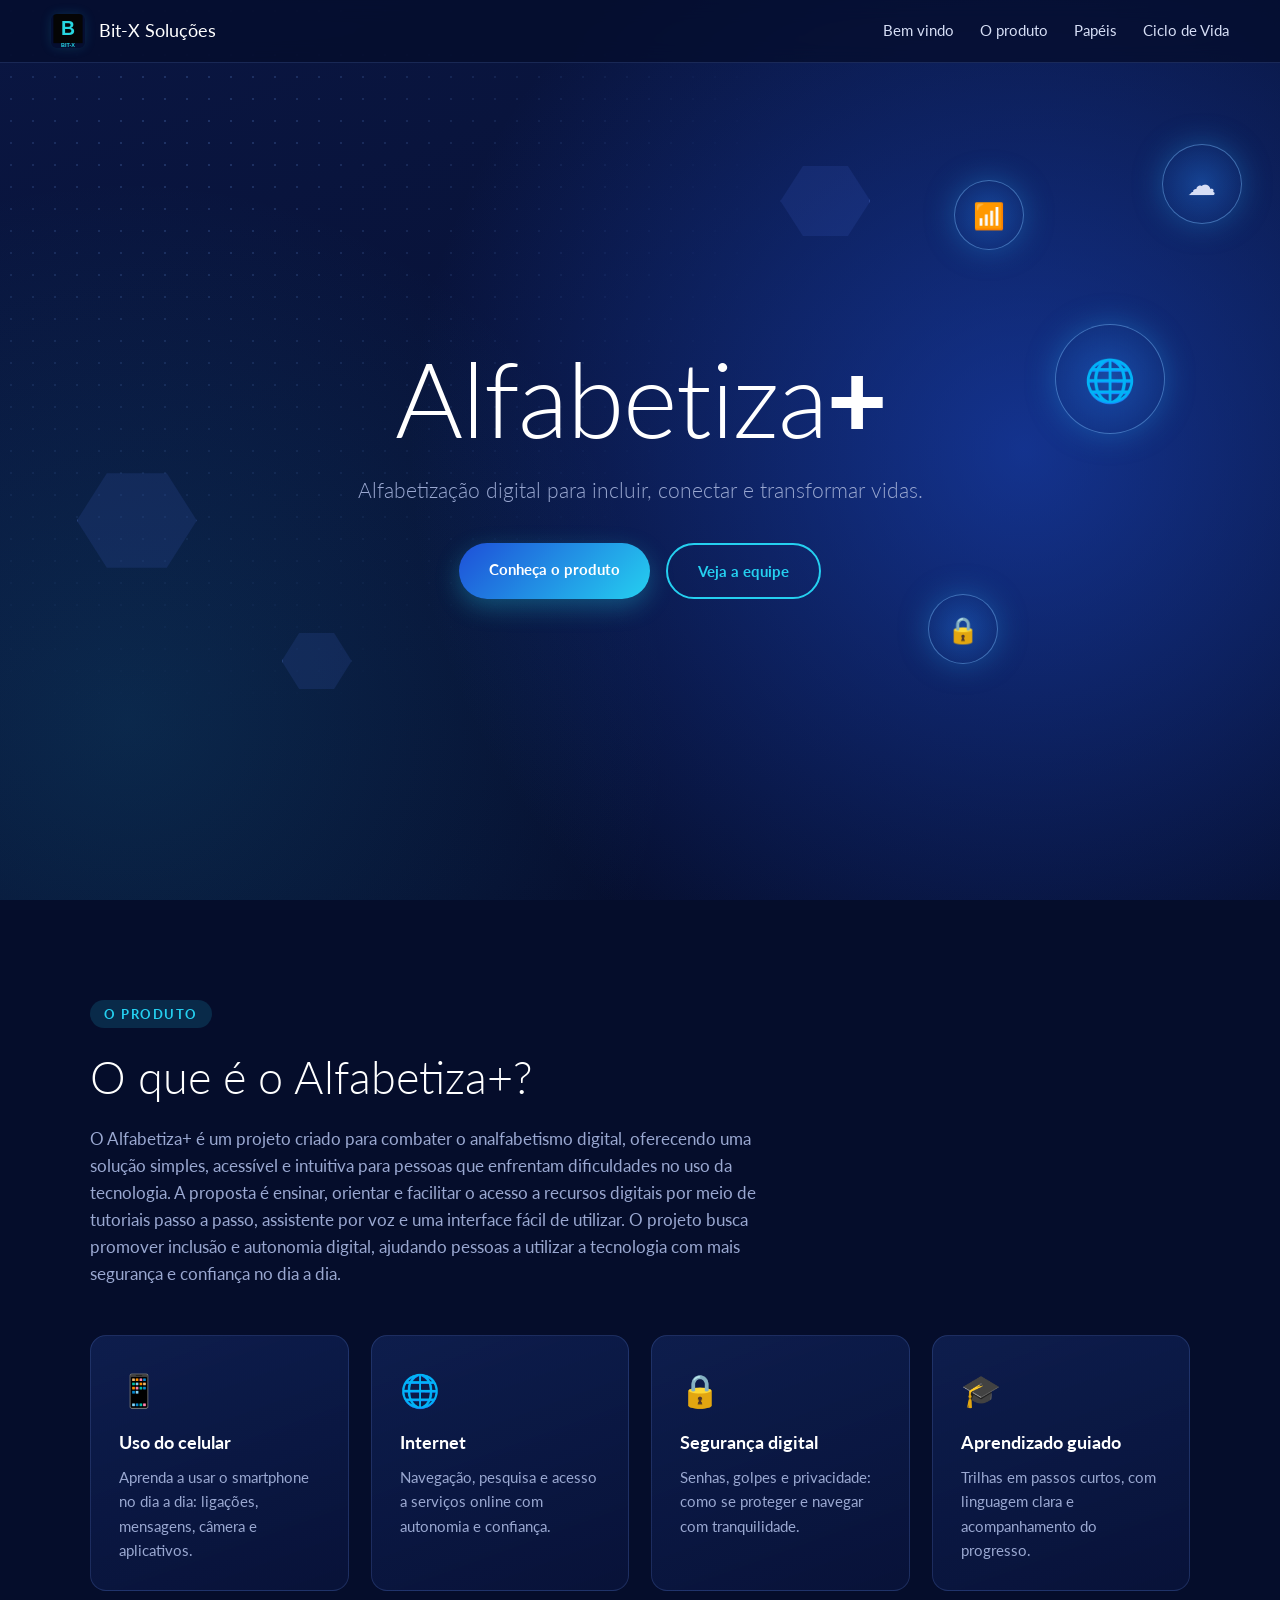
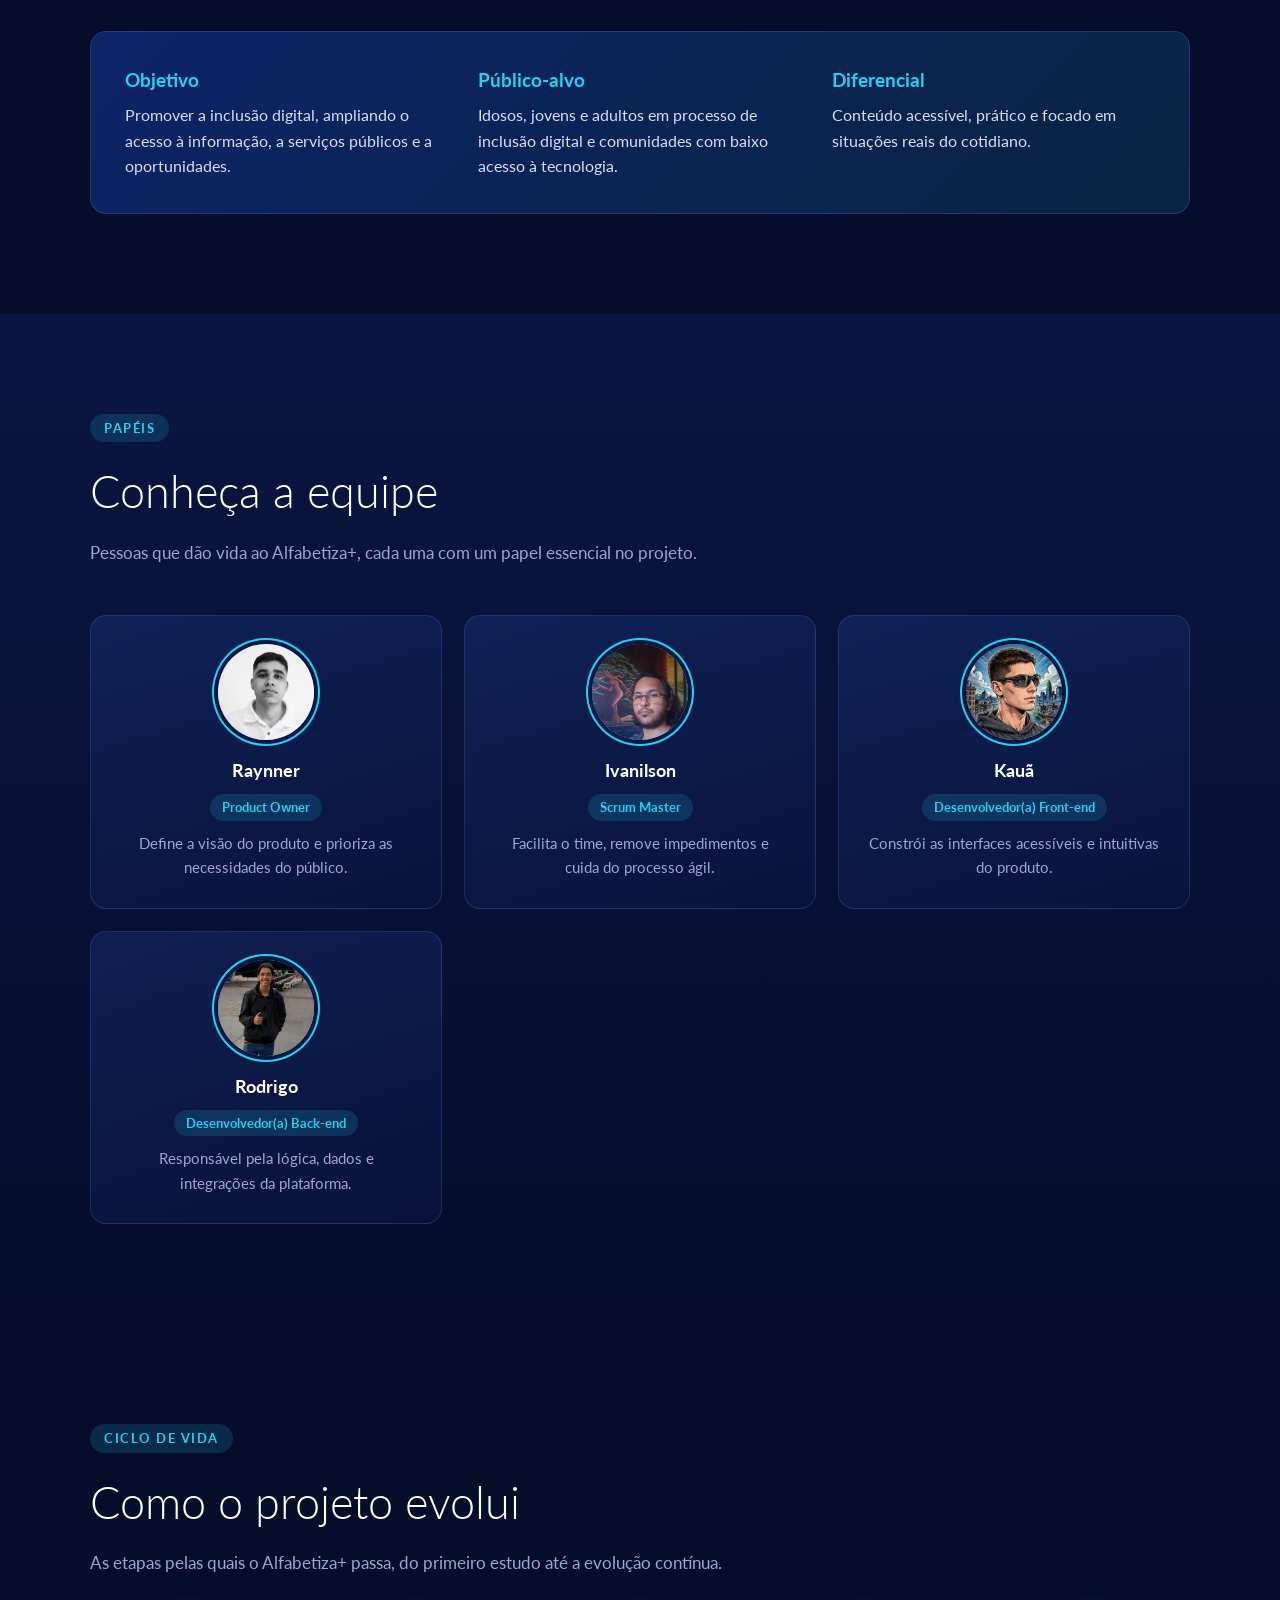
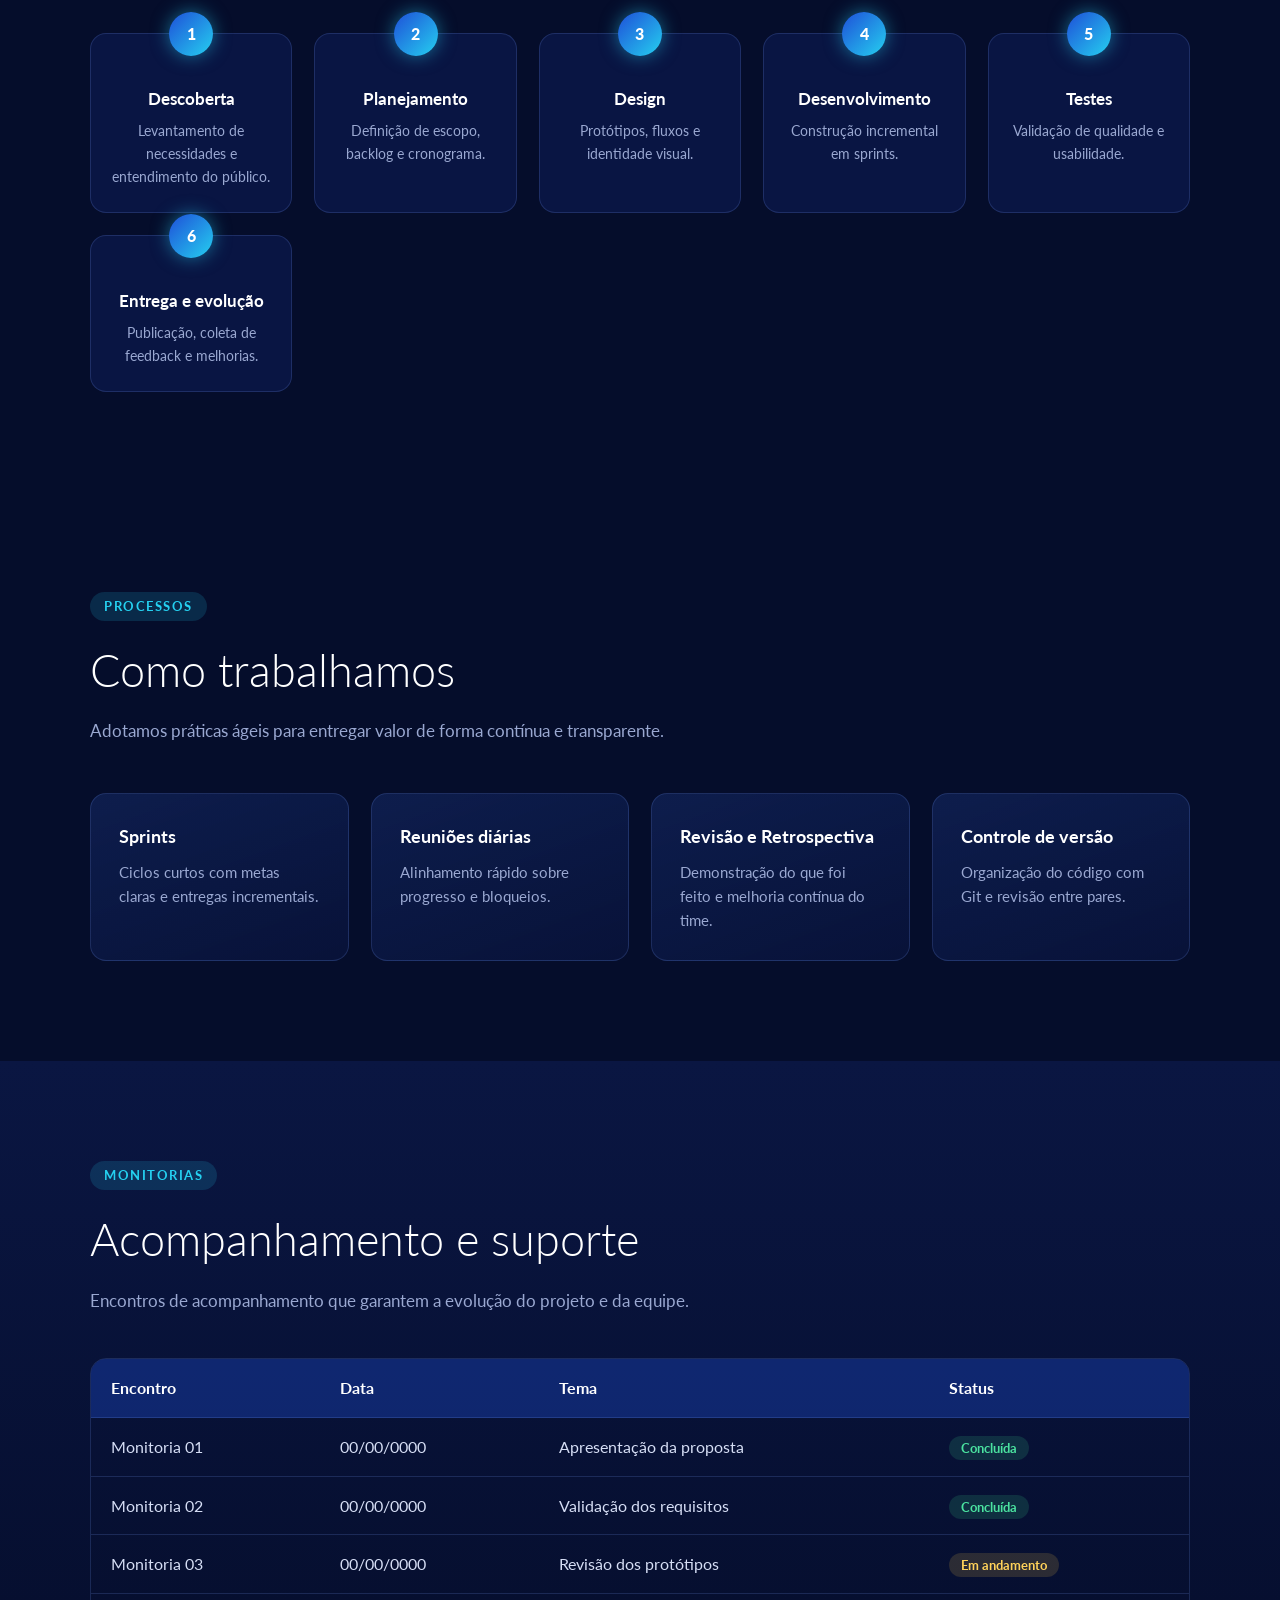
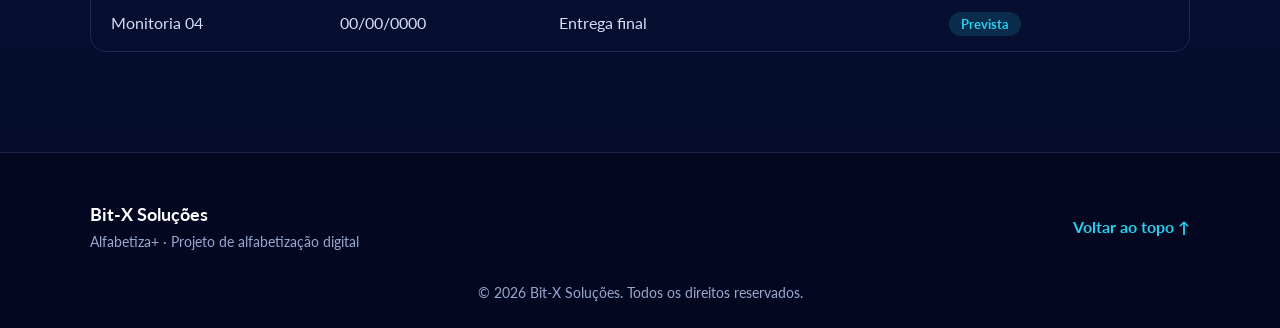
==== produto.html @ 20c76f6c "Fix HTML encoding issues in produto.html" ====
<!DOCTYPE html>
<html lang="pt-BR">

<head>
  <meta charset="UTF-8">
  <meta name="viewport" content="width=device-width, initial-scale=1.0">
  <title>Alfabetiza+ | Bit-X Soluções</title>
  <meta name="description"
    content="Alfabetiza+ – projeto de alfabetização digital desenvolvido pela equipe Bit-X Soluções.">
  <link rel="preconnect" href="https://fonts.googleapis.com">
  <link rel="preconnect" href="https://fonts.gstatic.com" crossorigin>
  <link href="https://fonts.googleapis.com/css2?family=Lato:wght@300;400;700;900&display=swap" rel="stylesheet">
  <link rel="stylesheet" href="estilo.css">
</head>

<body>

  <!-- ============ CABEÇALHO ============ -->
  <header class="topo" id="topo">
    <a href="#inicio" class="marca">
      <svg class="logo" viewBox="0 0 48 56" role="img" aria-label="Logo Bit-X">
        <rect width="48" height="48" fill="#050505"/>
        <text x="24" y="35" text-anchor="middle" font-family="Arial, sans-serif" font-weight="700" font-size="32" fill="#27d6e0">B</text>
        <text x="24" y="54" text-anchor="middle" font-family="Arial, sans-serif" font-weight="700" font-size="9" fill="#27d6e0">BIT-X</text>
      </svg>
      <span class="marca-nome">Bit-X Soluções</span>
      
      <!--<span class="logo">B<sup>+</sup></span>
      <span class="marca-nome">Bit-X Soluções</span>-->
    </a>

    <input type="checkbox" id="menu-toggle" class="menu-toggle" aria-label="Abrir menu">
    <label for="menu-toggle" class="menu-botao" aria-hidden="true"><span></span><span></span><span></span></label>

    <nav class="menu">
      <a href="index.html">Bem vindo</a>
    <!--  <a href="#inicio">Início</a> -->
      <a href="#produto">O produto</a>
      <a href="#papeis">Papéis</a>
      <a href="#ciclo">Ciclo de Vida</a>
    </nav>
  </header>

  <main>

    <!-- ============ HERO ============ -->
    <section class="hero" >
      <div class="hex hex1"></div>
      <div class="hex hex2"></div>
      <div class="hex hex3"></div>

      <div class="hero-conteudo">
        <h1>Alfabetiza<span class="mais" id="inicio">+</span></h1>
        <p class="hero-sub">Alfabetização digital para incluir, conectar e transformar vidas.</p>
        <div class="hero-botoes">
          <a href="#produto" class="btn btn-primario">Conheça o produto</a>
          <a href="#papeis" class="btn btn-secundario">Veja a equipe</a>
        </div>
      </div>

      <div class="hero-icones" aria-hidden="true">
        <div class="orb orb-wifi">📶</div>
        <div class="orb orb-globo">🌐</div>
        <div class="orb orb-nuvem">☁️</div>
        <div class="orb orb-cadeado">🔒</div>
      </div>
    </section>
 <!-- ============ inicio ============ -->
    <!--
    <section class="secao" id="inicio">
      <div class="container">
        <span class="etiqueta">Início</span>
        <h2>O Nome, o significado, o propósito.</h2>
        <p class="intro">
          A logomarca da Bit-X Soluções representa a união entre tecnologia, inovação e eficiência. A letra "B" remete ao conceito de bit, base da computação, enquanto o "X" faz referência ao sistema hexadecimal, simbolizando precisão na resolução de problemas. As cores azul e verde transmitem inovação, crescimento e confiança, e a tipografia moderna reforça o profissionalismo da empresa. Juntos, esses elementos refletem o compromisso da Bit-X em desenvolver soluções tecnológicas inteligentes e confiáveis para seus clientes. 
        </p>
        </section>  -->


    <!-- ============ O PRODUTO ============ -->
    <section class="secao" id="produto">
      <div class="container">
        <span class="etiqueta">O produto</span>
        <h2>O que é o Alfabetiza+?</h2>
        <p class="intro">
          O Alfabetiza+ é um projeto criado para combater o analfabetismo digital, oferecendo uma solução simples,
          acessível e intuitiva para pessoas que enfrentam dificuldades no uso da tecnologia. A proposta é ensinar,
          orientar e facilitar o acesso a recursos digitais por meio de tutoriais passo a passo, assistente por voz e
          uma interface fácil de utilizar.

          O projeto busca promover inclusão e autonomia digital, ajudando pessoas a utilizar a tecnologia com mais
          segurança e confiança no dia a dia.
        </p>

        <div class="grade grade-4">
          <article class="cartao">
            <div class="cartao-icone">📱</div>
            <h3>Uso do celular</h3>
            <p>Aprenda a usar o smartphone no dia a dia: ligações, mensagens, câmera e aplicativos.</p>
          </article>
          <article class="cartao">
            <div class="cartao-icone">🌐</div>
            <h3>Internet</h3>
            <p>Navegação, pesquisa e acesso a serviços online com autonomia e confiança.</p>
          </article>
          <article class="cartao">
            <div class="cartao-icone">🔒</div>
            <h3>Segurança digital</h3>
            <p>Senhas, golpes e privacidade: como se proteger e navegar com tranquilidade.</p>
          </article>
          <article class="cartao">
            <div class="cartao-icone">🎓</div>
            <h3>Aprendizado guiado</h3>
            <p>Trilhas em passos curtos, com linguagem clara e acompanhamento do progresso.</p>
          </article>
        </div>

        <div class="destaque">
          <div>
            <h3>Objetivo</h3>
            <p>Promover a inclusão digital, ampliando o acesso à informação, a serviços públicos e a oportunidades.</p>
          </div>
          <div>
            <h3>Público-alvo</h3>
            <p>Idosos, jovens e adultos em processo de inclusão digital e comunidades com baixo acesso à tecnologia.</p>
          </div>
          <div>
            <h3>Diferencial</h3>
            <p>Conteúdo acessível, prático e focado em situações reais do cotidiano.</p>
          </div>
        </div>
      </div>
    </section>

    <!-- ============ PAPÉIS / EQUIPE ============ -->
    <section class="secao secao-alt" id="papeis">
      <div class="container">
        <span class="etiqueta">Papéis</span>
        <h2>Conheça a equipe</h2>
        <p class="intro">Pessoas que dão vida ao Alfabetiza+, cada uma com um papel essencial no projeto.</p>

        <div class="grade grade-3">
          <!-- Substitua as iniciais por <img src="foto.jpg" alt="Nome"> se quiser usar fotos -->
          <article class="membro">
            <div class="avatar"><img src="img/raynner.jpg" alt=""></div>
            <h3>Raynner</h3>
            <span class="papel">Product Owner</span>
            <p>Define a visão do produto e prioriza as necessidades do público.</p>
          </article>
          <article class="membro">
            <div class="avatar"><img src="img/ivan.jpg" alt=""></div>
            <h3>Ivanilson</h3>
            <span class="papel">Scrum Master</span>
            <p>Facilita o time, remove impedimentos e cuida do processo ágil.</p>
          </article>
          <article class="membro">
            <div class="avatar"><img src="img/kaua.png" alt=""></div>
            <h3>Kauã</h3>
            <span class="papel">Desenvolvedor(a) Front-end</span>
            <p>Constrói as interfaces acessíveis e intuitivas do produto.</p>
          </article>
          <article class="membro">
            <div class="avatar"><img src="img/rodrigo.jpg" alt=""></div>
            <h3>Rodrigo</h3>
            <span class="papel">Desenvolvedor(a) Back-end</span>
            <p>Responsável pela lógica, dados e integrações da plataforma.</p>
          </article>

        </div>
      </div>
    </section>

    <!-- ============ CICLO DE VIDA ============ -->
    <section class="secao" id="ciclo">
      <div class="container">
        <span class="etiqueta">Ciclo de Vida</span>
        <h2>Como o projeto evolui</h2>
        <p class="intro">As etapas pelas quais o Alfabetiza+ passa, do primeiro estudo até a evolução contínua.</p>

        <ol class="linha-tempo">
          <li>
            <span class="num">1</span>
            <h3>Descoberta</h3>
            <p>Levantamento de necessidades e entendimento do público.</p>
          </li>
          <li>
            <span class="num">2</span>
            <h3>Planejamento</h3>
            <p>Definição de escopo, backlog e cronograma.</p>
          </li>
          <li>
            <span class="num">3</span>
            <h3>Design</h3>
            <p>Protótipos, fluxos e identidade visual.</p>
          </li>
          <li>
            <span class="num">4</span>
            <h3>Desenvolvimento</h3>
            <p>Construção incremental em sprints.</p>
          </li>
          <li>
            <span class="num">5</span>
            <h3>Testes</h3>
            <p>Validação de qualidade e usabilidade.</p>
          </li>
          <li>
            <span class="num">6</span>
            <h3>Entrega e evolução</h3>
            <p>Publicação, coleta de feedback e melhorias.</p>
          </li>
        </ol>
      </div>
    </section>

    <!-- ============ ARTEFATOS ============
    <section class="secao secao-alt" id="artefatos">
      <div class="container">
        <span class="etiqueta">Artefatos</span>
        <h2>Entregas do projeto</h2>
        <p class="intro">Documentos e materiais produzidos ao longo do desenvolvimento.</p>

        <div class="grade grade-3">
          <a href="#" class="artefato">
            <span class="artefato-tipo">DOC</span>
            <h3>Documento de Visão</h3>
            <p>Propósito, escopo e objetivos do produto.</p>
          </a>
          <a href="#" class="artefato">
            <span class="artefato-tipo">BACKLOG</span>
            <h3>Product Backlog</h3>
            <p>Lista priorizada de funcionalidades e histórias de usuário.</p>
          </a>
          <a href="#" class="artefato">
            <span class="artefato-tipo">UX</span>
            <h3>Protótipos</h3>
            <p>Telas e fluxos de navegação do aplicativo.</p>
          </a>
          <a href="#" class="artefato">
            <span class="artefato-tipo">UML</span>
            <h3>Diagramas</h3>
            <p>Casos de uso, classes e arquitetura da solução.</p>
          </a>
          <a href="#" class="artefato">
            <span class="artefato-tipo">QA</span>
            <h3>Plano de Testes</h3>
            <p>Cenários, critérios de aceite e relatórios.</p>
          </a>
          <a href="#" class="artefato">
            <span class="artefato-tipo">CÓDIGO</span>
            <h3>Repositório</h3>
            <p>Código-fonte e documentação técnica.</p>
          </a>
        </div>
      </div>
    </section> -->

    <!-- ============ PROCESSOS ============ -->
    <section class="secao" id="processos">
      <div class="container">
        <span class="etiqueta">Processos</span>
        <h2>Como trabalhamos</h2>
        <p class="intro">Adotamos práticas ágeis para entregar valor de forma contínua e transparente.</p>

        <div class="grade grade-4">
          <article class="cartao">
            <h3>Sprints</h3>
            <p>Ciclos curtos com metas claras e entregas incrementais.</p>
          </article>
          <article class="cartao">
            <h3>Reuniões diárias</h3>
            <p>Alinhamento rápido sobre progresso e bloqueios.</p>
          </article>
          <article class="cartao">
            <h3>Revisão e Retrospectiva</h3>
            <p>Demonstração do que foi feito e melhoria contínua do time.</p>
          </article>
          <article class="cartao">
            <h3>Controle de versão</h3>
            <p>Organização do código com Git e revisão entre pares.</p>
          </article>
        </div>
      </div>
    </section>

    <!-- ============ MONITORIAS ============ -->
    <section class="secao secao-alt" id="monitorias">
      <div class="container">
        <span class="etiqueta">Monitorias</span>
        <h2>Acompanhamento e suporte</h2>
        <p class="intro">Encontros de acompanhamento que garantem a evolução do projeto e da equipe.</p>

        <div class="tabela-wrap">
          <table class="tabela">
            <thead>
              <tr>
                <th>Encontro</th>
                <th>Data</th>
                <th>Tema</th>
                <th>Status</th>
              </tr>
            </thead>
            <tbody>
              <tr>
                <td>Monitoria 01</td>
                <td>00/00/0000</td>
                <td>Apresentação da proposta</td>
                <td><span class="status ok">Concluída</span></td>
              </tr>
              <tr>
                <td>Monitoria 02</td>
                <td>00/00/0000</td>
                <td>Validação dos requisitos</td>
                <td><span class="status ok">Concluída</span></td>
              </tr>
              <tr>
                <td>Monitoria 03</td>
                <td>00/00/0000</td>
                <td>Revisão dos protótipos</td>
                <td><span class="status andamento">Em andamento</span></td>
              </tr>
              <tr>
                <td>Monitoria 04</td>
                <td>00/00/0000</td>
                <td>Entrega final</td>
                <td><span class="status previsto">Prevista</span></td>
              </tr>
            </tbody>
          </table>
        </div>
      </div>
    </section>

  </main>

  <!-- ============ RODAPÉ ============ -->
  <footer class="rodape">
    <div class="container rodape-conteudo">
      <div>
        <strong>Bit-X Soluções</strong>
        <p>Alfabetiza+ · Projeto de alfabetização digital</p>
      </div>
      <a href="#topo" class="voltar">Voltar ao topo ↑</a>
    </div>
    <p class="copy">© 2026 Bit-X Soluções. Todos os direitos reservados.</p>
  </footer>

</body>

</html>
---- estilo.css ----
/* ============ VARIÁVEIS ============ */
:root {
  --azul-900: #050d2b;
  --azul-800: #0a1642;
  --azul-700: #0f1f5c;
  --azul-600: #16307f;
  --azul-500: #1e4fd8;
  --ciano: #25d0f0;
  --ciano-suave: rgba(37, 208, 240, 0.15);
  --branco: #ffffff;
  --texto: #d6def5;
  --texto-suave: #9aa8d1;
  --borda: rgba(120, 160, 255, 0.18);
  --raio: 16px;
}

/* ============ RESET ============ */
* { margin: 0; padding: 0; box-sizing: border-box; }
html { scroll-behavior: smooth; scroll-padding-top: 80px; }
body {
  font-family: 'Lato', system-ui, sans-serif;
  background: var(--azul-900);
  color: var(--texto);
  line-height: 1.6;
}
a { color: inherit; text-decoration: none; }
ol { list-style: none; }

.container { width: min(1100px, 92%); margin-inline: auto; }

/* ============ CABEÇALHO ============ */
.topo {
  position: fixed; inset: 0 0 auto 0; z-index: 100;
  display: flex; align-items: center; justify-content: space-between;
  padding: 14px 4%;
  background: rgba(5, 13, 43, 0.75);
  backdrop-filter: blur(10px);
  border-bottom: 1px solid var(--borda);
}
.marca { display: flex; align-items: center; gap: 14px; }
.logo {
  width: 34px; height: 34px; border-radius: 6px;
  display: grid; place-items: center;
  font-weight: 900; font-size: 1.2rem; color: var(--ciano);
 /* border: 2px solid var(--ciano); */
  box-shadow: 0 0 12px var(--ciano-suave);
}
.logo sup { font-size: .6rem; margin-left: 1px; }
.marca-nome { font-size: 1.1rem; font-weight: 400; color: var(--branco); }

.menu { display: flex; gap: 26px; }
.menu a {
  font-size: .95rem; color: var(--texto);
  padding: 4px 0; border-bottom: 2px solid transparent;
  transition: color .2s, border-color .2s;
}
.menu a:hover { color: var(--branco); border-color: var(--ciano); }

.menu-toggle, .menu-botao { display: none; }

/* ============ HERO ============ */
.hero {
  position: relative; overflow: hidden;
  min-height: 100vh;
  display: flex; align-items: center; justify-content: center;
  text-align: center;
  padding: 120px 5% 80px;
  background:
    radial-gradient(circle at 80% 50%, rgba(30, 79, 216, 0.55), transparent 55%),
    radial-gradient(circle at 10% 80%, rgba(37, 208, 240, 0.12), transparent 40%),
    linear-gradient(160deg, var(--azul-800), var(--azul-900));
}
.hero::before { /* pontilhado tecnológico */
  content: ""; position: absolute; inset: 0;
  background-image: radial-gradient(rgba(120, 170, 255, .35) 1px, transparent 1px);
  background-size: 22px 22px;
  mask-image: radial-gradient(circle at 15% 15%, #000, transparent 45%);
  -webkit-mask-image: radial-gradient(circle at 15% 15%, #000, transparent 45%);
  opacity: .6;
}
.hero-conteudo { position: relative; z-index: 2; max-width: 800px; }
.hero h1 {
  font-size: clamp(3rem, 9vw, 6.5rem);
  font-weight: 300; color: var(--branco);
  letter-spacing: -1px; line-height: 1.1;
}
.hero h1 .mais { font-weight: 900; color: var(--branco); }
.hero-sub {
  margin-top: 18px; font-size: clamp(1rem, 2vw, 1.3rem);
  color: var(--texto-suave); font-weight: 300;
}
.hero-botoes { margin-top: 36px; display: flex; gap: 16px; justify-content: center; flex-wrap: wrap; }

.btn {
  padding: 14px 30px; border-radius: 999px; font-weight: 700; font-size: .95rem;
  transition: transform .2s, box-shadow .2s, background .2s;
}
.btn:hover { transform: translateY(-3px); }
.btn-primario {
  background: linear-gradient(135deg, var(--azul-500), var(--ciano));
  color: var(--branco); box-shadow: 0 8px 24px rgba(37, 208, 240, .3);
}
.btn-secundario { border: 2px solid var(--ciano); color: var(--ciano); }
.btn-secundario:hover { background: var(--ciano-suave); }

/* hexágonos decorativos */
.hex {
  position: absolute; z-index: 1;
  clip-path: polygon(25% 5%, 75% 5%, 100% 50%, 75% 95%, 25% 95%, 0 50%);
  background: rgba(70, 110, 220, .14);
  border: 1px solid var(--borda);
}
.hex1 { width: 120px; height: 105px; left: 6%; top: 52%; }
.hex2 { width: 70px; height: 62px; left: 22%; top: 70%; }
.hex3 { width: 90px; height: 78px; right: 32%; top: 18%; }

/* ícones circulares */
.hero-icones { position: absolute; inset: 0; z-index: 1; pointer-events: none; }
.orb {
  position: absolute; display: grid; place-items: center; border-radius: 50%;
  border: 1px solid rgba(120, 190, 255, .45);
  background: radial-gradient(circle, rgba(37, 130, 240, .35), rgba(10, 30, 90, .2));
  box-shadow: 0 0 30px rgba(37, 160, 240, .35);
  animation: flutuar 6s ease-in-out infinite;
}
.orb-wifi    { width: 70px;  height: 70px;  right: 20%; top: 20%; font-size: 1.6rem; }
.orb-globo   { width: 110px; height: 110px; right: 9%;  top: 36%; font-size: 2.6rem; animation-delay: -2s; }
.orb-nuvem   { width: 80px;  height: 80px;  right: 3%;  top: 16%; font-size: 1.8rem; animation-delay: -4s; }
.orb-cadeado { width: 70px;  height: 70px;  right: 22%; top: 66%; font-size: 1.6rem; animation-delay: -1s; }
@keyframes flutuar { 0%,100% { transform: translateY(0); } 50% { transform: translateY(-14px); } }

/* ============ SEÇÕES ============ */
.secao { padding: 100px 0; }
.secao-alt { background: linear-gradient(180deg, var(--azul-800), var(--azul-900)); }
.etiqueta {
  display: inline-block; padding: 4px 14px; border-radius: 999px;
  background: var(--ciano-suave); color: var(--ciano);
  font-size: .8rem; font-weight: 700; letter-spacing: 1.5px; text-transform: uppercase;
}
.secao h2 {
  margin-top: 14px; font-size: clamp(1.9rem, 4vw, 2.8rem);
  font-weight: 300; color: var(--branco);
}
.intro { margin-top: 12px; max-width: 700px; color: var(--texto-suave); font-size: 1.05rem; }

.grade { margin-top: 48px; display: grid; gap: 22px; }
.grade-3 { grid-template-columns: repeat(auto-fit, minmax(260px, 1fr)); }
.grade-4 { grid-template-columns: repeat(auto-fit, minmax(220px, 1fr)); }

/* cartões */
.cartao, .membro, .artefato {
  background: linear-gradient(160deg, rgba(30, 60, 140, .35), rgba(10, 22, 66, .6));
  border: 1px solid var(--borda); border-radius: var(--raio);
  padding: 28px; transition: transform .25s, border-color .25s, box-shadow .25s;
}
.cartao:hover, .membro:hover, .artefato:hover {
  transform: translateY(-6px); border-color: var(--ciano);
  box-shadow: 0 14px 36px rgba(0, 0, 0, .35);
}
.cartao-icone { font-size: 2rem; margin-bottom: 12px; }
.cartao h3, .membro h3, .artefato h3 { color: var(--branco); font-size: 1.15rem; margin-bottom: 8px; }
.cartao p, .membro p, .artefato p { color: var(--texto-suave); font-size: .95rem; }

/* destaque */
.destaque {
  margin-top: 40px; padding: 34px; border-radius: var(--raio);
  display: grid; gap: 30px; grid-template-columns: repeat(auto-fit, minmax(240px, 1fr));
  background: linear-gradient(135deg, rgba(30, 79, 216, .35), rgba(37, 208, 240, .12));
  border: 1px solid var(--borda);
}
.destaque h3 { color: var(--ciano); margin-bottom: 6px; }

/* equipe */
.membro { text-align: center; }
.avatar {
  width: 96px; height: 96px; margin: 0 auto 16px; border-radius: 50%;
  display: grid; place-items: center; overflow: hidden;
  font-size: 1.8rem; font-weight: 900; color: var(--branco);
  background: linear-gradient(135deg, var(--azul-500), var(--ciano));
  box-shadow: 0 0 0 4px var(--azul-800), 0 0 0 6px var(--ciano);
}
.avatar img { width: 100%; height: 100%; object-fit: cover; }
.papel {
  display: inline-block; margin-bottom: 10px; padding: 3px 12px; border-radius: 999px;
  background: var(--ciano-suave); color: var(--ciano); font-size: .8rem; font-weight: 700;
}

/* linha do tempo */
.linha-tempo {
  margin-top: 56px; display: grid; gap: 22px;
  grid-template-columns: repeat(auto-fit, minmax(170px, 1fr));
  counter-reset: etapa;
}
.linha-tempo li {
  position: relative; padding: 52px 20px 24px; text-align: center;
  background: rgba(15, 31, 92, .5); border: 1px solid var(--borda); border-radius: var(--raio);
}
.linha-tempo .num {
  position: absolute; top: -22px; left: 50%; transform: translateX(-50%);
  width: 44px; height: 44px; border-radius: 50%; display: grid; place-items: center;
  font-weight: 900; color: var(--branco);
  background: linear-gradient(135deg, var(--azul-500), var(--ciano));
  box-shadow: 0 0 18px rgba(37, 208, 240, .5);
}
.linha-tempo h3 { color: var(--branco); font-size: 1.05rem; margin-bottom: 6px; }
.linha-tempo p { font-size: .9rem; color: var(--texto-suave); }

/* artefatos */
.artefato { display: block; }
.artefato-tipo {
  display: inline-block; margin-bottom: 14px; padding: 4px 12px; border-radius: 6px;
  font-size: .75rem; font-weight: 900; letter-spacing: 1px;
  background: var(--azul-500); color: var(--branco);
}

/* tabela */
.tabela-wrap { margin-top: 44px; overflow-x: auto; border: 1px solid var(--borda); border-radius: var(--raio); }
.tabela { width: 100%; border-collapse: collapse; min-width: 560px; }
.tabela th, .tabela td { padding: 16px 20px; text-align: left; }
.tabela thead { background: rgba(30, 79, 216, .35); color: var(--branco); }
.tabela tbody tr { border-top: 1px solid var(--borda); transition: background .2s; }
.tabela tbody tr:hover { background: rgba(37, 208, 240, .06); }
.status { padding: 4px 12px; border-radius: 999px; font-size: .8rem; font-weight: 700; }
.status.ok { background: rgba(60, 220, 140, .15); color: #4be3a0; }
.status.andamento { background: rgba(255, 200, 70, .15); color: #ffd25a; }
.status.previsto { background: var(--ciano-suave); color: var(--ciano); }

/* ============ RODAPÉ ============ */
.rodape { padding: 48px 0 24px; background: #030820; border-top: 1px solid var(--borda); }
.rodape-conteudo { display: flex; justify-content: space-between; align-items: center; gap: 20px; flex-wrap: wrap; }
.rodape strong { color: var(--branco); font-size: 1.1rem; }
.rodape p { color: var(--texto-suave); font-size: .9rem; }
.voltar { color: var(--ciano); font-weight: 700; }
.voltar:hover { text-decoration: underline; }
.copy { margin-top: 28px; text-align: center; font-size: .8rem; }

/* ============ RESPONSIVO ============ */
@media (max-width: 960px) {
  .orb-wifi, .orb-nuvem, .hex3 { display: none; }
  .orb-globo { right: 4%; top: auto; bottom: 8%; width: 80px; height: 80px; font-size: 2rem; }
  .orb-cadeado { right: auto; left: 6%; top: auto; bottom: 10%; }
}

@media (max-width: 860px) {
  .menu-botao {
    display: flex; flex-direction: column; gap: 5px; cursor: pointer; padding: 6px;
  }
  .menu-botao span { width: 26px; height: 3px; background: var(--branco); border-radius: 2px; transition: .3s; }
  .menu {
    position: absolute; top: 100%; left: 0; right: 0;
    flex-direction: column; gap: 0;
    background: rgba(5, 13, 43, .97);
    max-height: 0; overflow: hidden; transition: max-height .35s;
  }
  .menu a { padding: 16px 6%; border-bottom: 1px solid var(--borda); }
  .menu-toggle:checked ~ .menu { max-height: 460px; }
  .menu-toggle:checked ~ .menu-botao span:nth-child(1) { transform: translateY(8px) rotate(45deg); }
  .menu-toggle:checked ~ .menu-botao span:nth-child(2) { opacity: 0; }
  .menu-toggle:checked ~ .menu-botao span:nth-child(3) { transform: translateY(-8px) rotate(-45deg); }
  .secao { padding: 70px 0; }
}

@media (prefers-reduced-motion: reduce) {
  * { animation: none !important; transition: none !important; scroll-behavior: auto !important; }
}
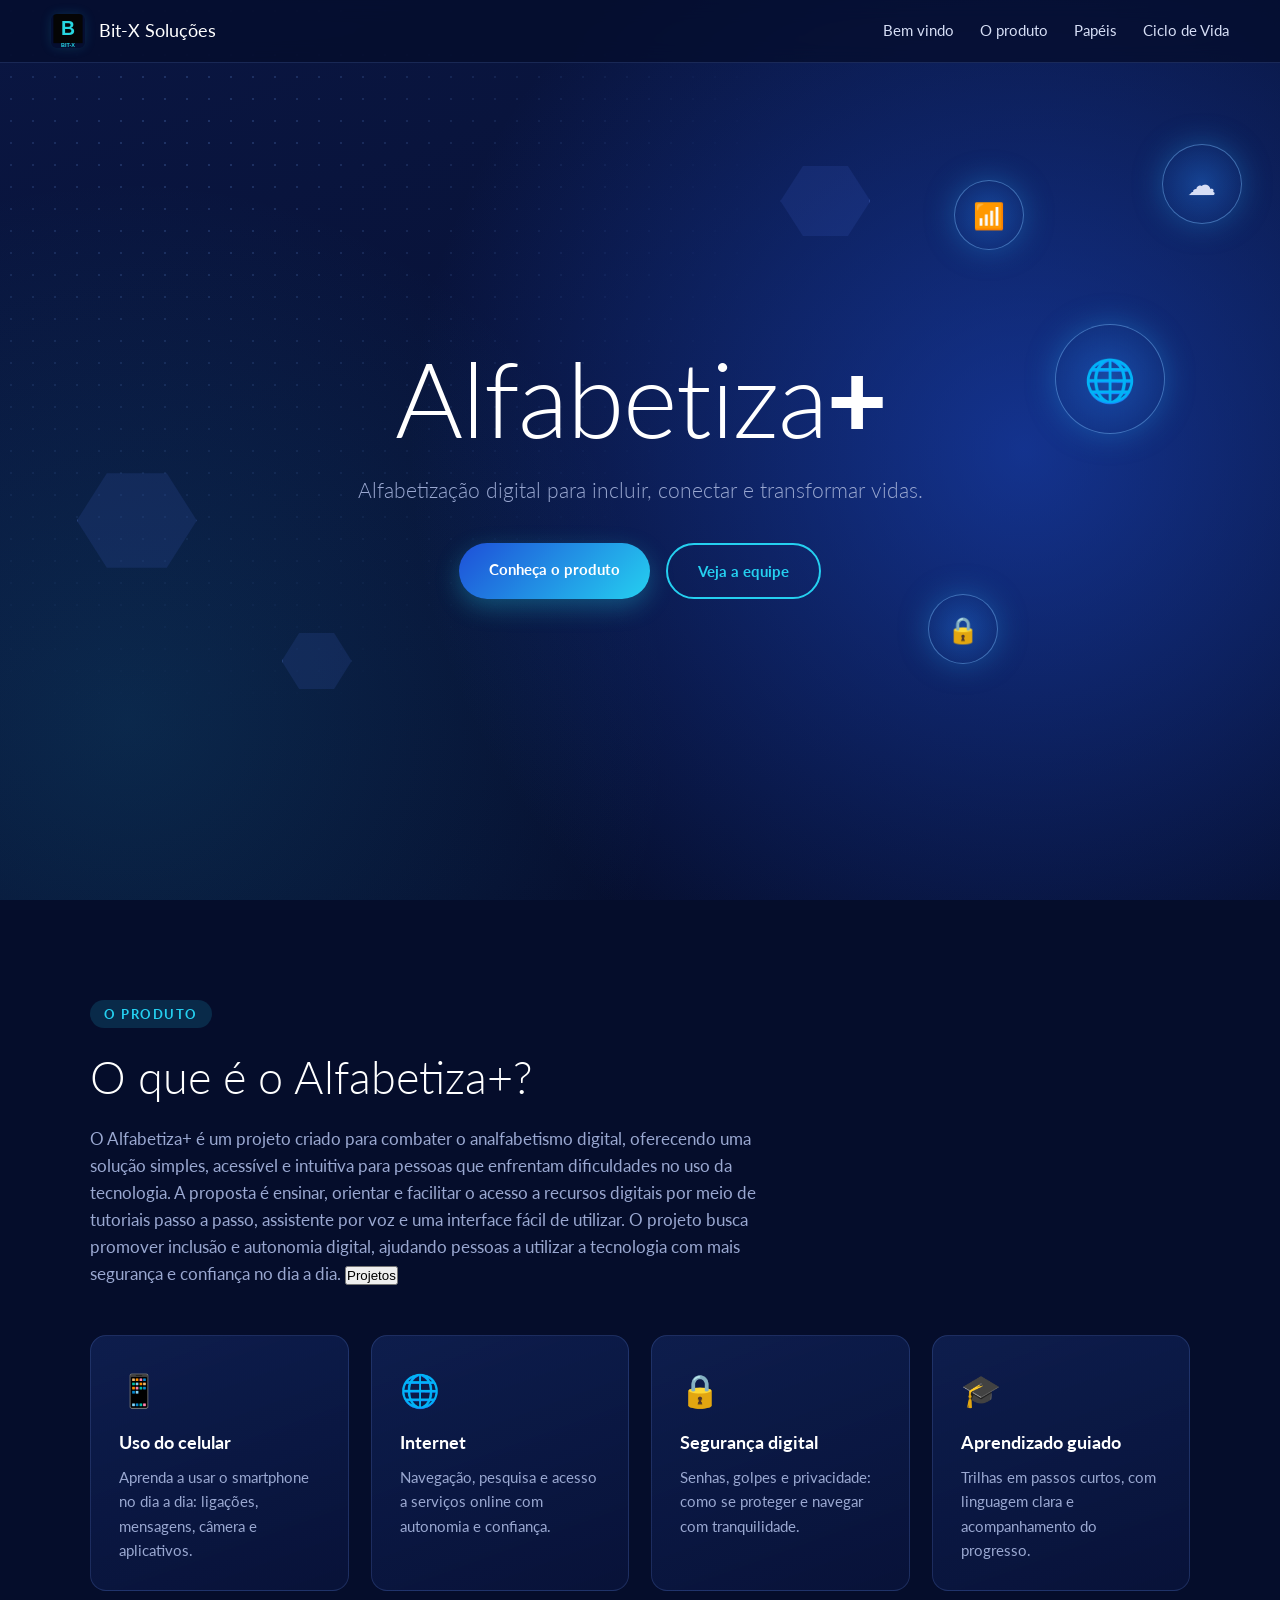
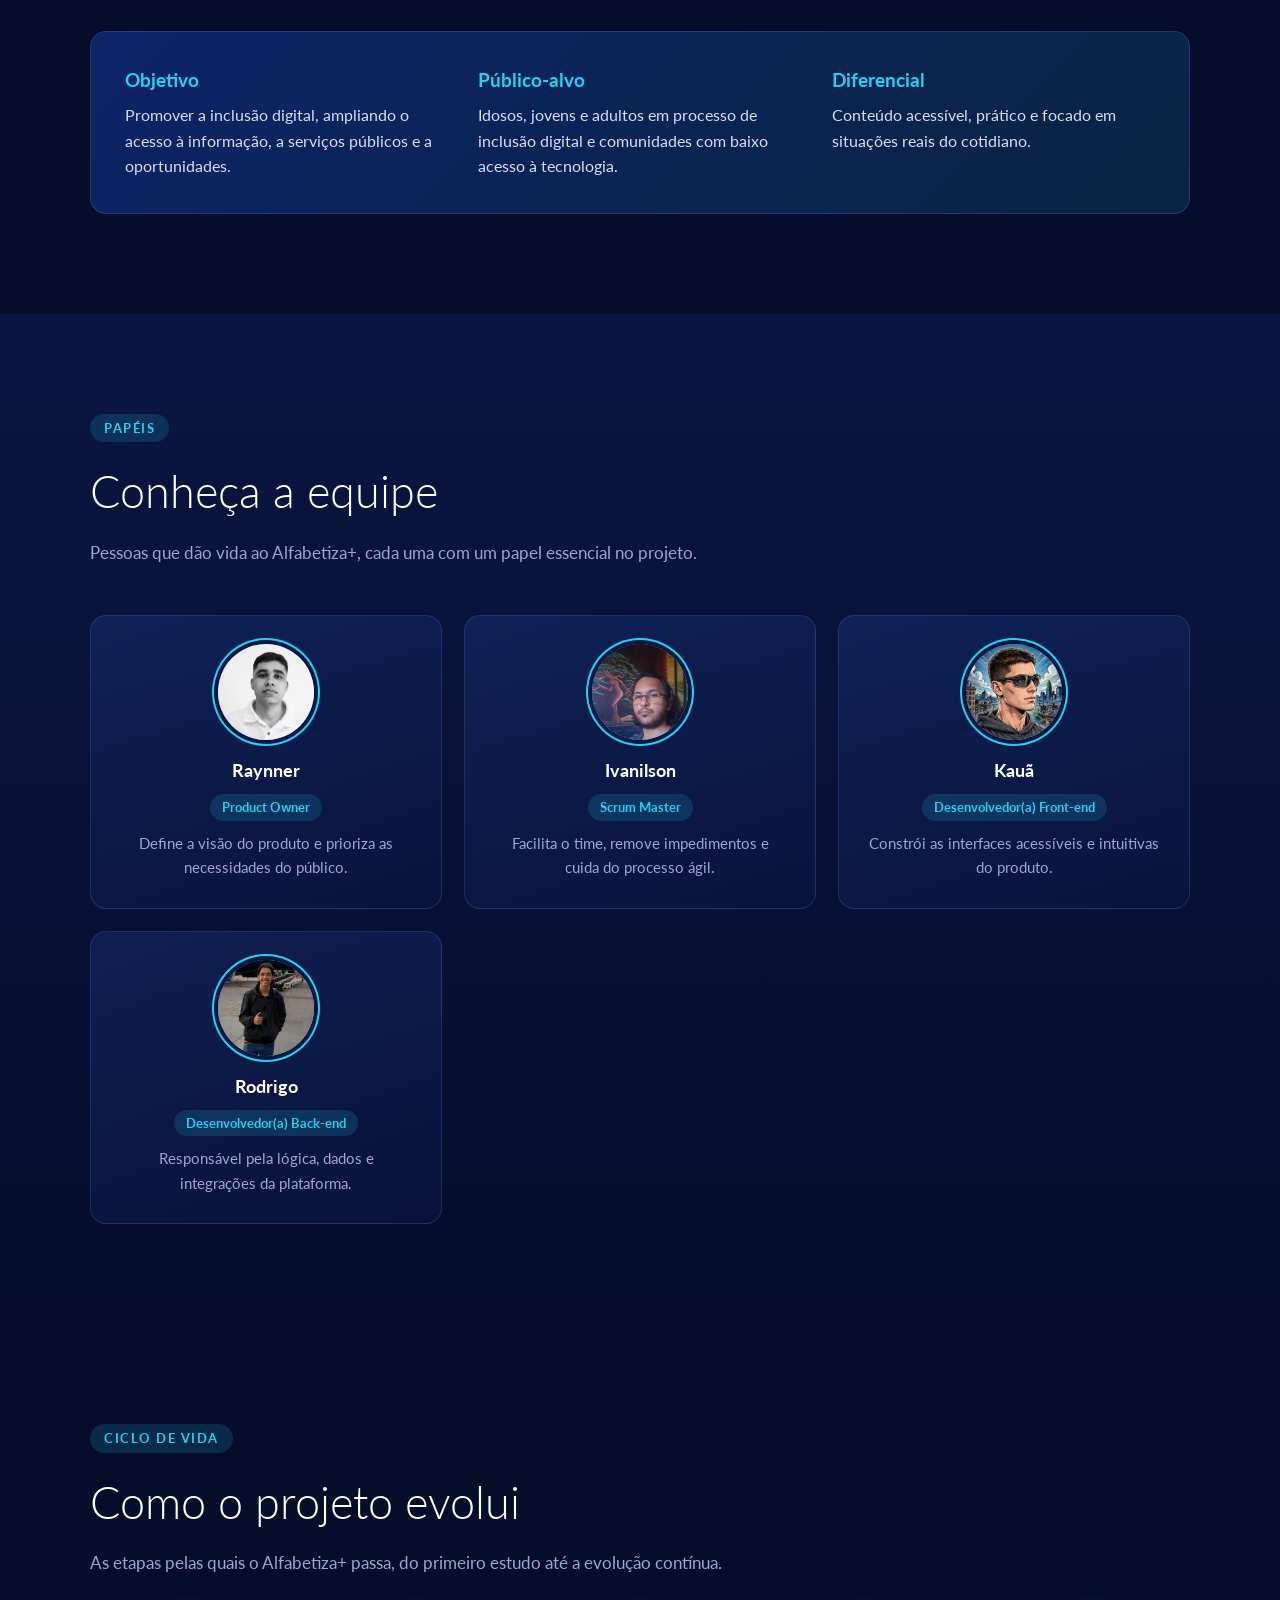
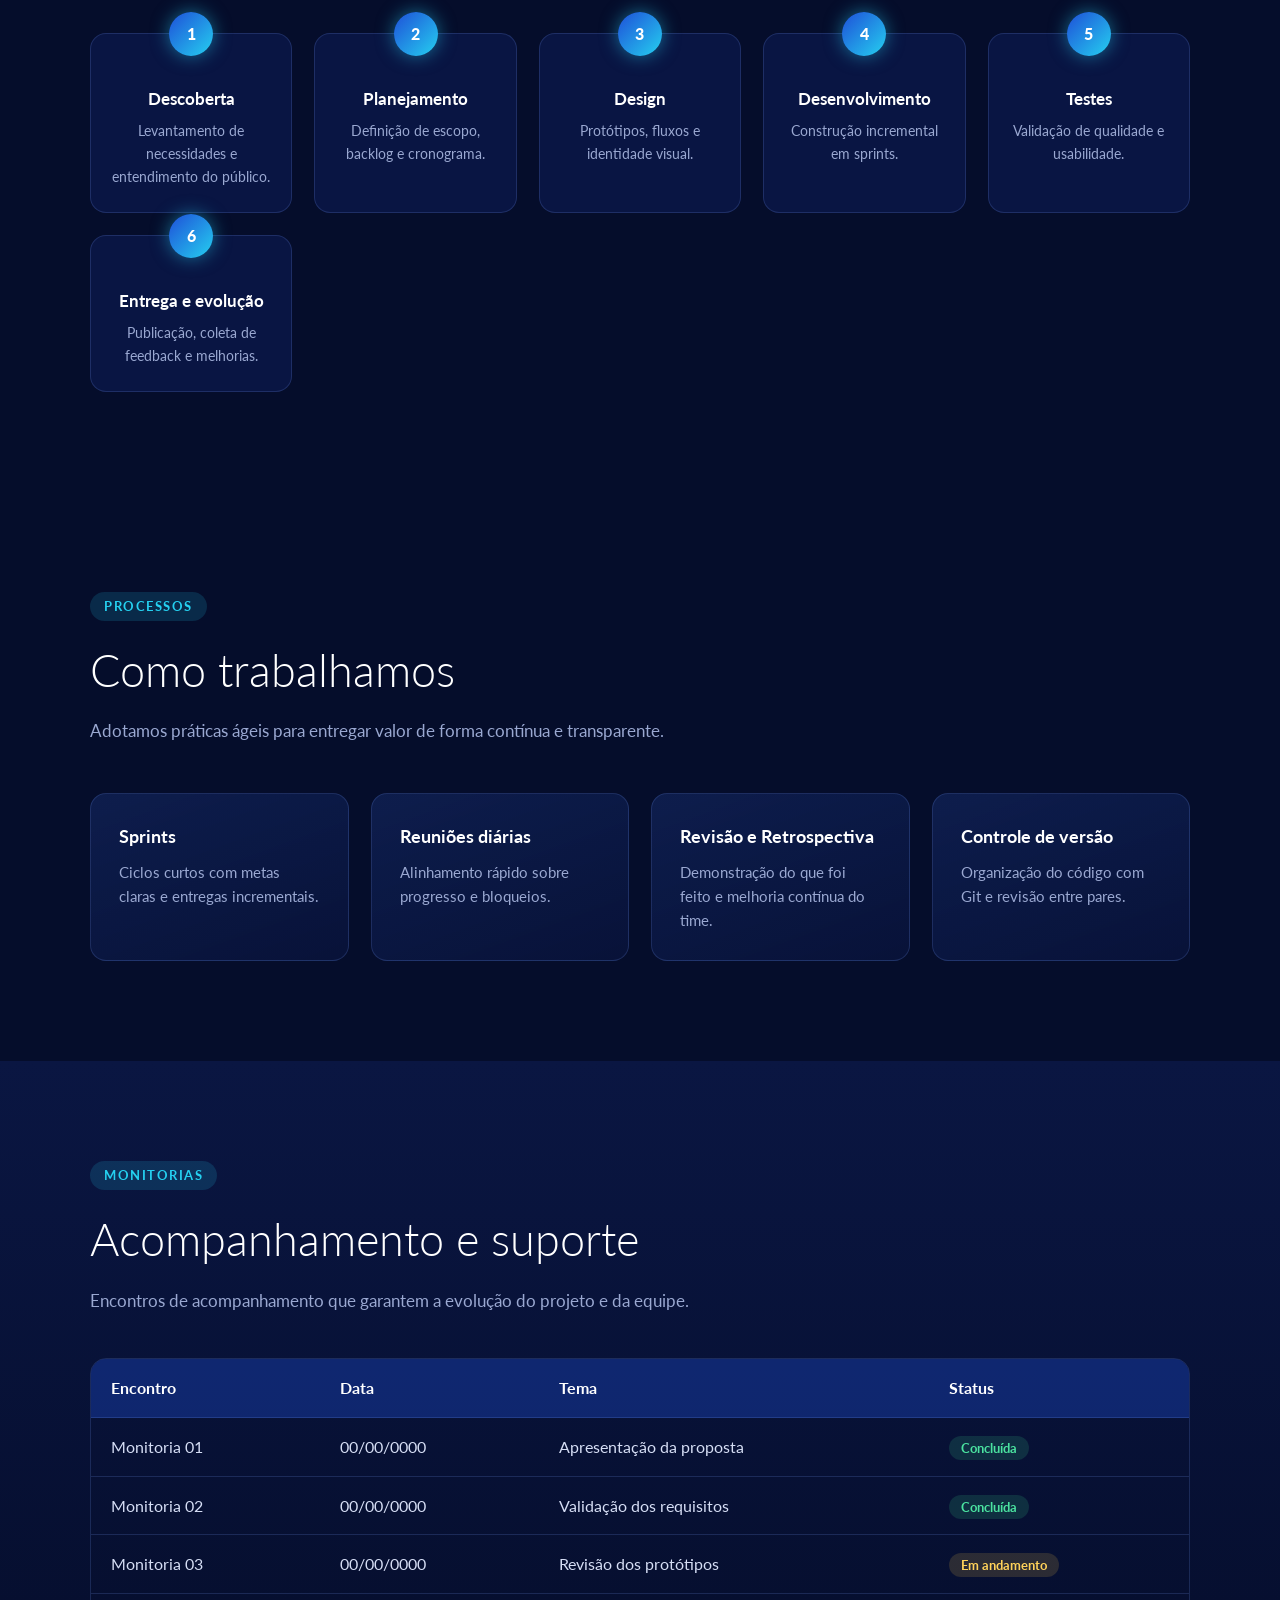
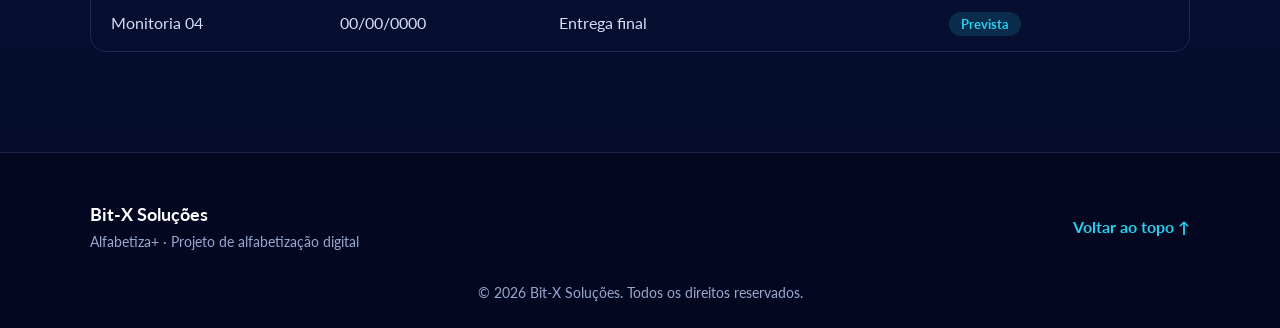
==== commit 9925e825: "Update produto.html" ====
--- a/produto.html
+++ b/produto.html
@@ -90,6 +90,7 @@
 
           O projeto busca promover inclusão e autonomia digital, ajudando pessoas a utilizar a tecnologia com mais
           segurança e confiança no dia a dia.
+           <a href="https://alfabetiza-six.vercel.app/"><button class="projeto">Projetos</button></a>
         </p>
 
         <div class="grade grade-4">
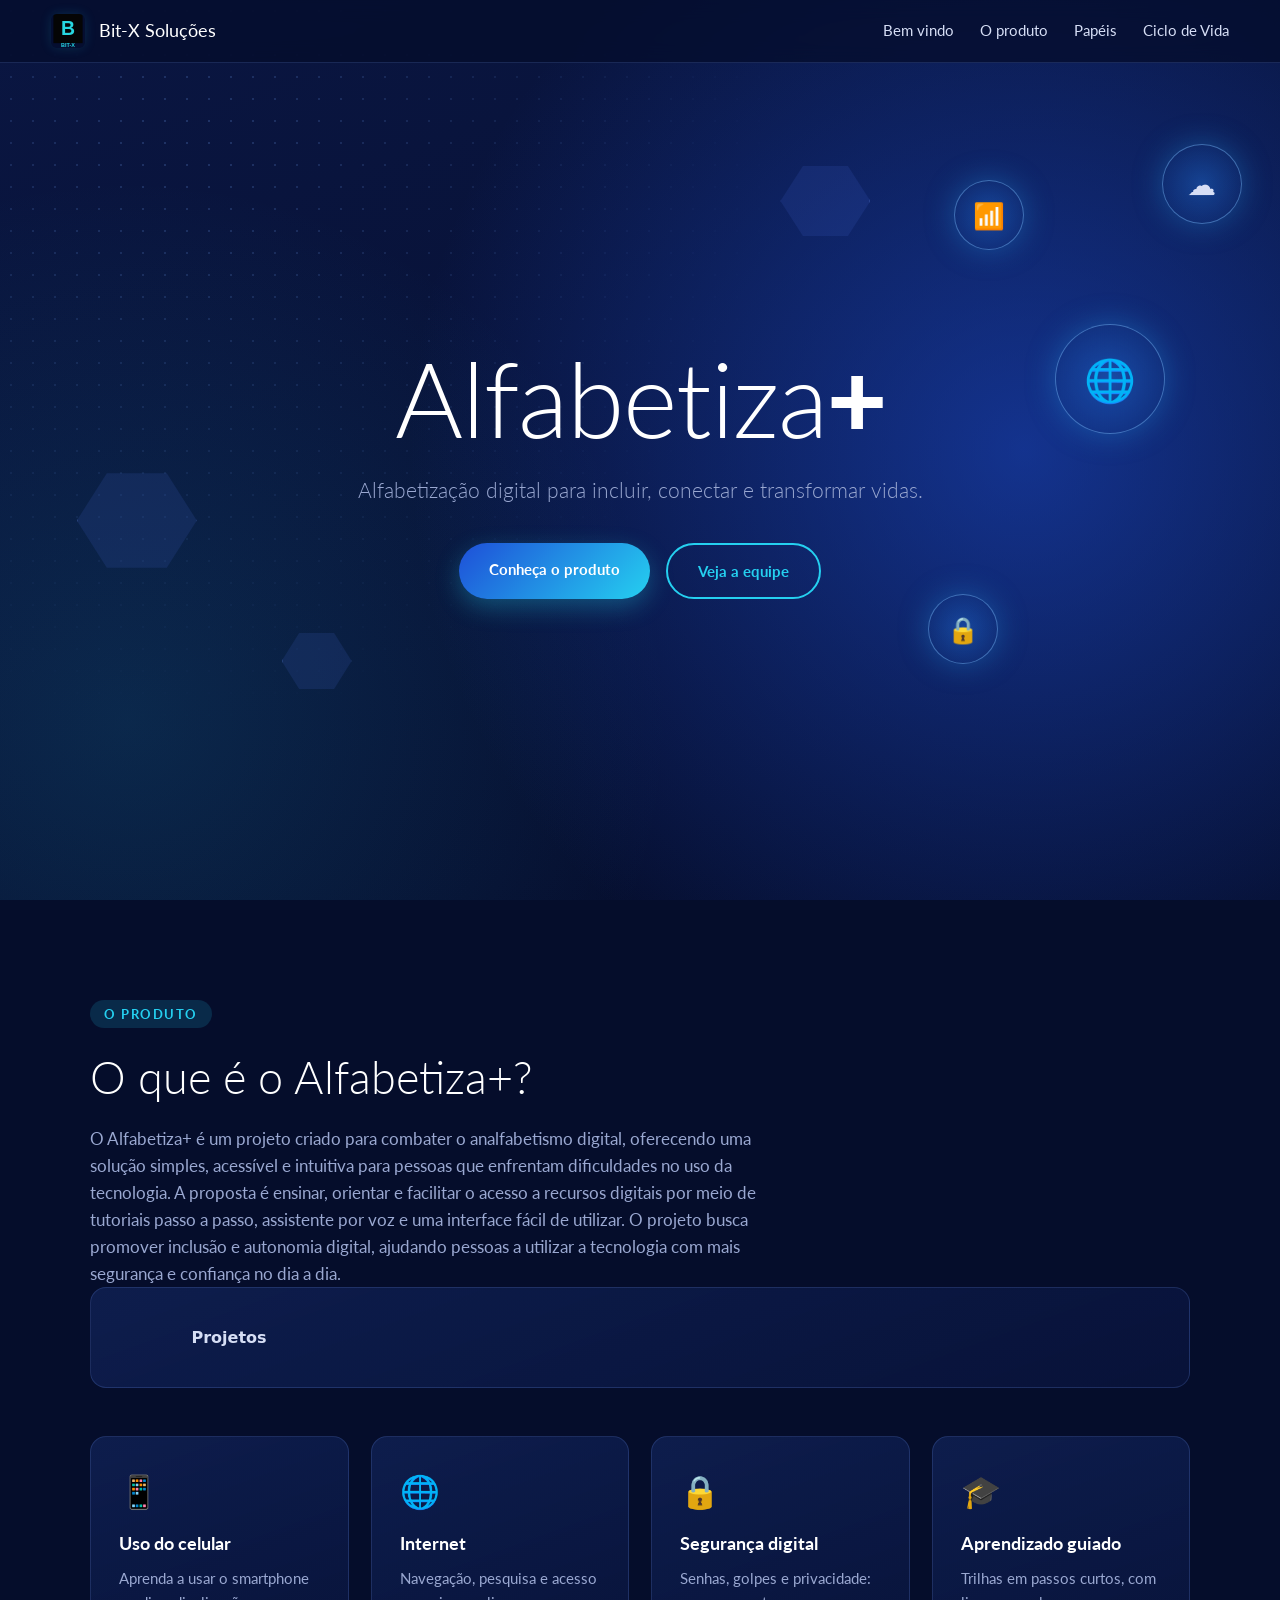
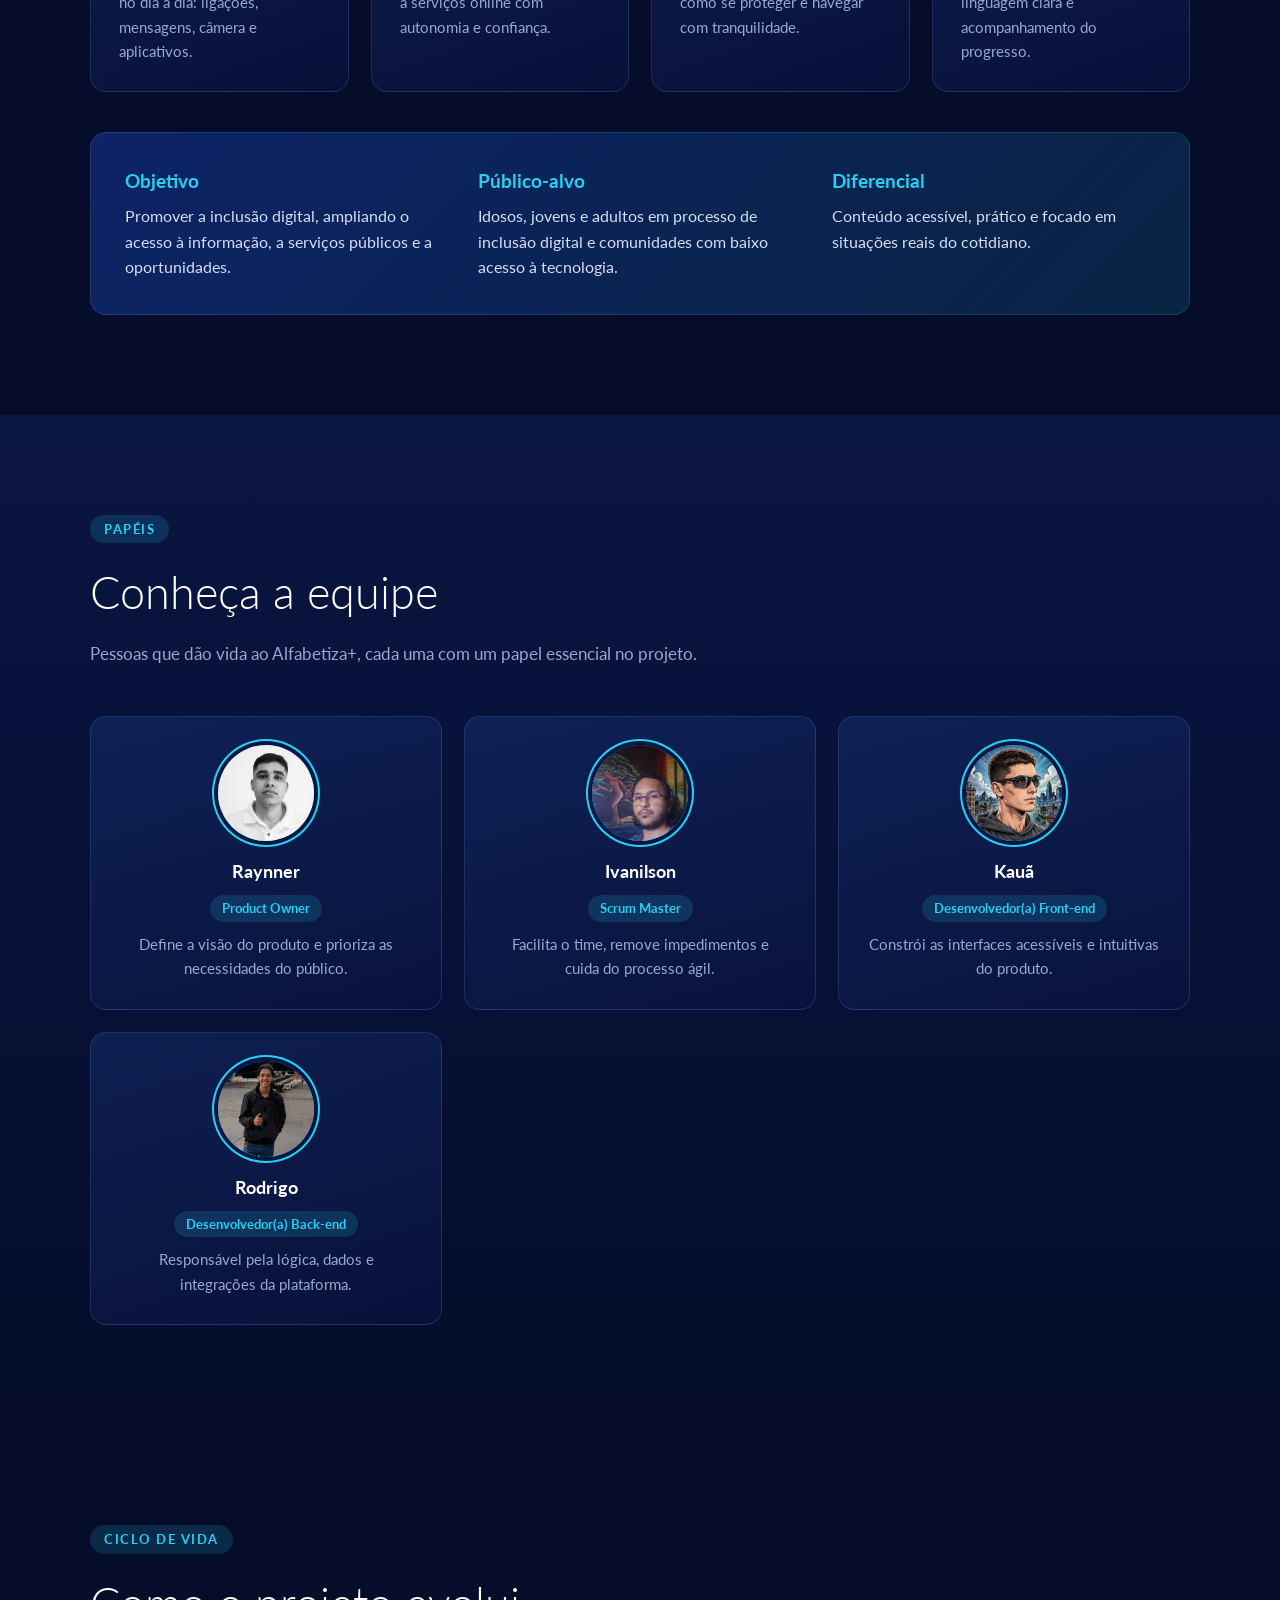
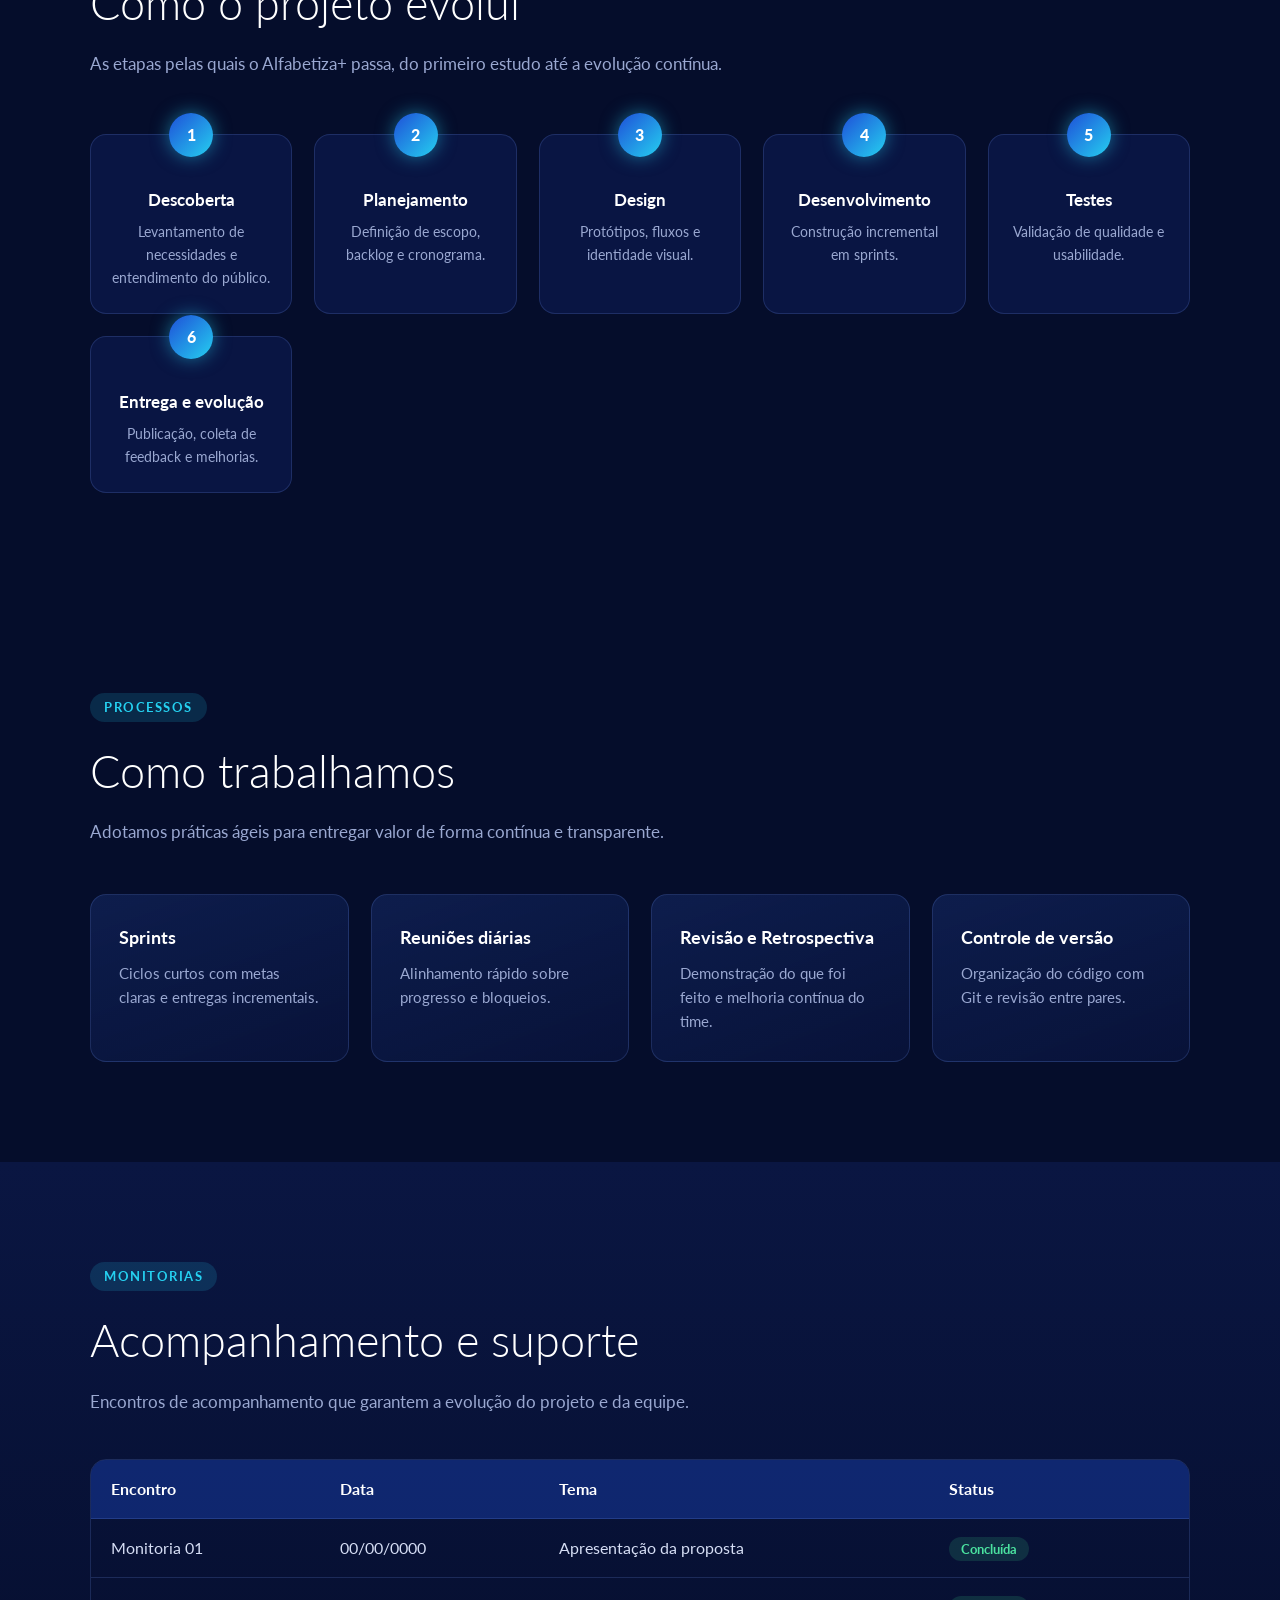
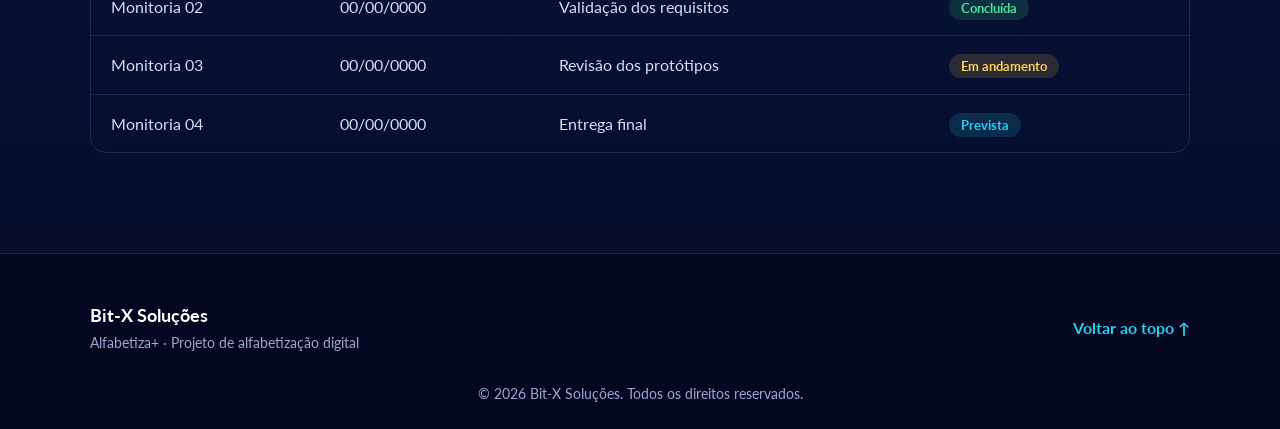
==== commit 10df7e9d: "Update produto.html" ====
--- a/produto.html
+++ b/produto.html
@@ -90,7 +90,7 @@
 
           O projeto busca promover inclusão e autonomia digital, ajudando pessoas a utilizar a tecnologia com mais
           segurança e confiança no dia a dia.
-           <a href="https://alfabetiza-six.vercel.app/"><button class="projeto">Projetos</button></a>
+           <article class="cartao"> <a href="https://alfabetiza-six.vercel.app/"><button class="projeto">Projetos</button></a>  </article>
         </p>
 
         <div class="grade grade-4">
--- a/estilo.css
+++ b/estilo.css
@@ -140,6 +140,18 @@
 .secao h2 {
   margin-top: 14px; font-size: clamp(1.9rem, 4vw, 2.8rem);
   font-weight: 300; color: var(--branco);
+}
+.projeto{
+    width: 220px;
+    background-color: transparent;
+    border: solid 1px var(--corPrincipal);
+    border-radius: 4px;
+    padding: 12px 20px;
+    color: var(--corTerciaria);
+    font-size: 16px;
+    font-family: var(--fontePrincipal);
+    font-weight: 600;
+    text-align: center;
 }
 .intro { margin-top: 12px; max-width: 700px; color: var(--texto-suave); font-size: 1.05rem; }
 
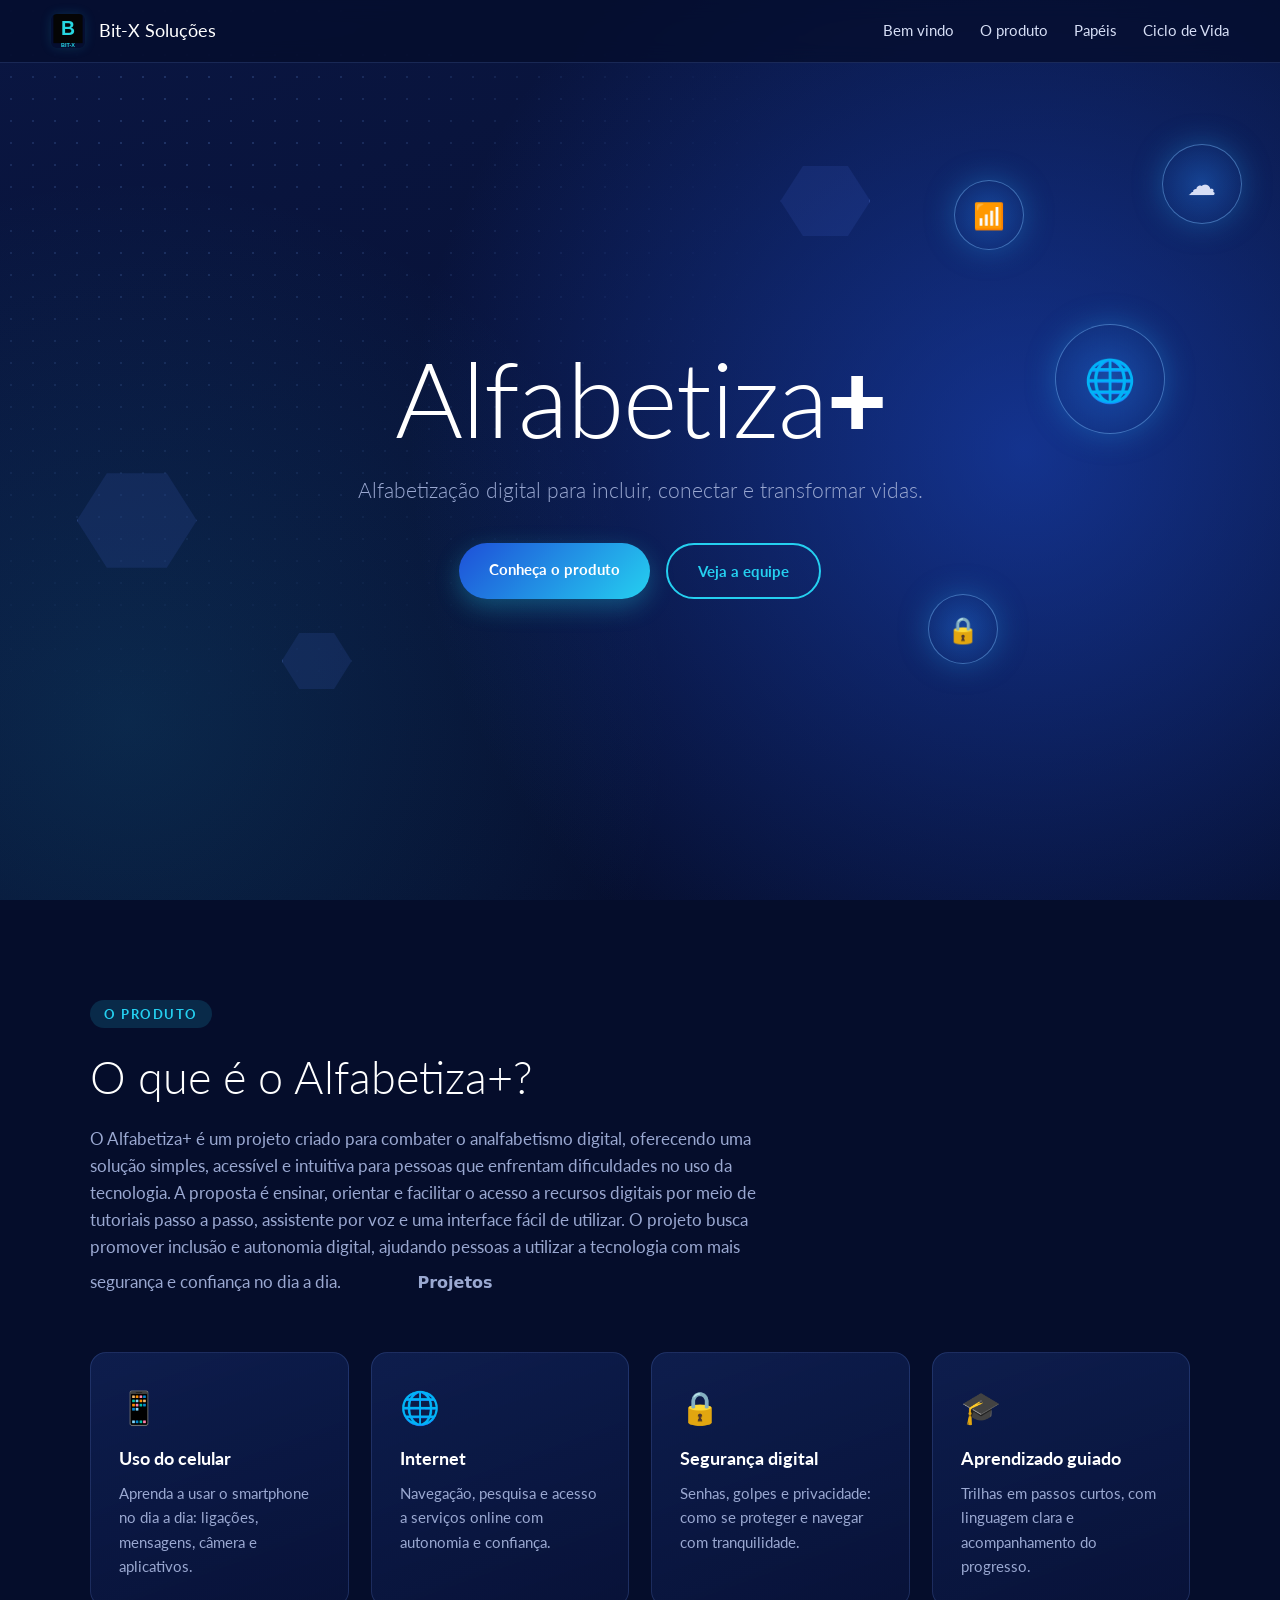
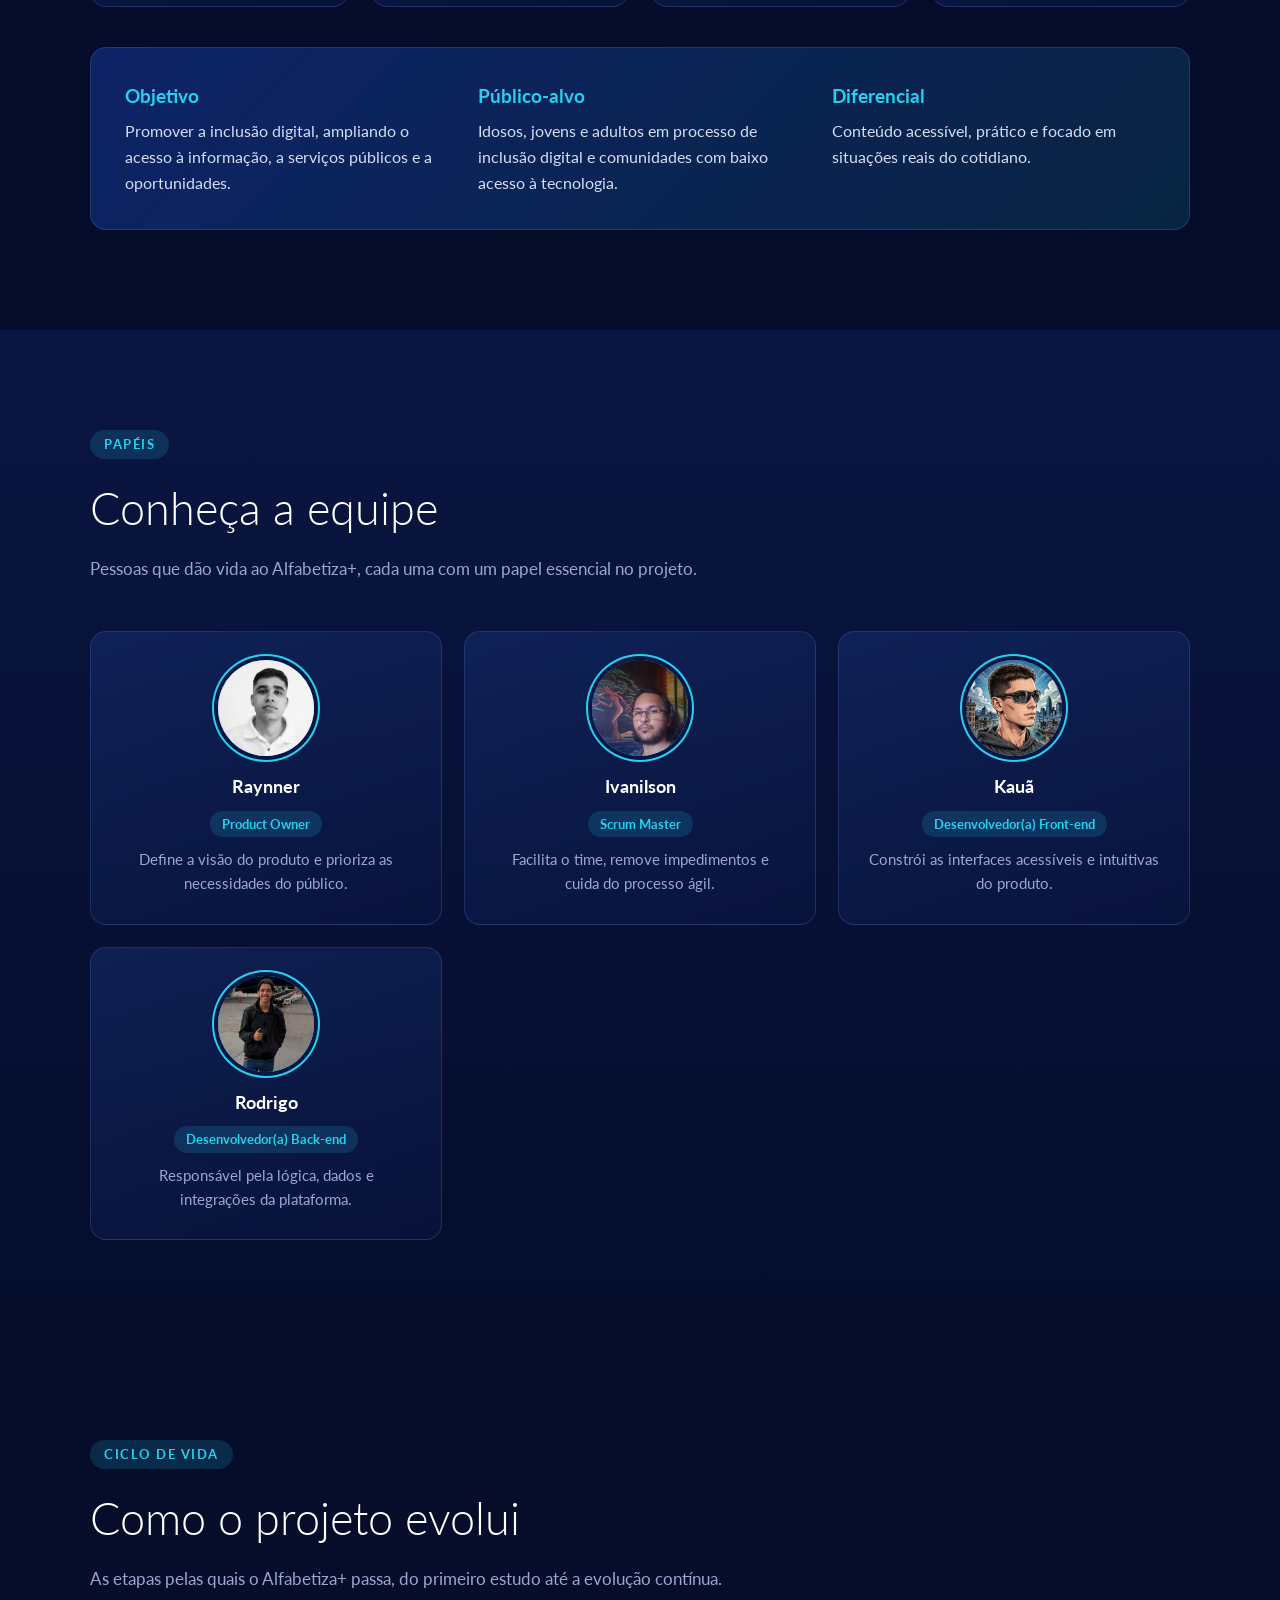
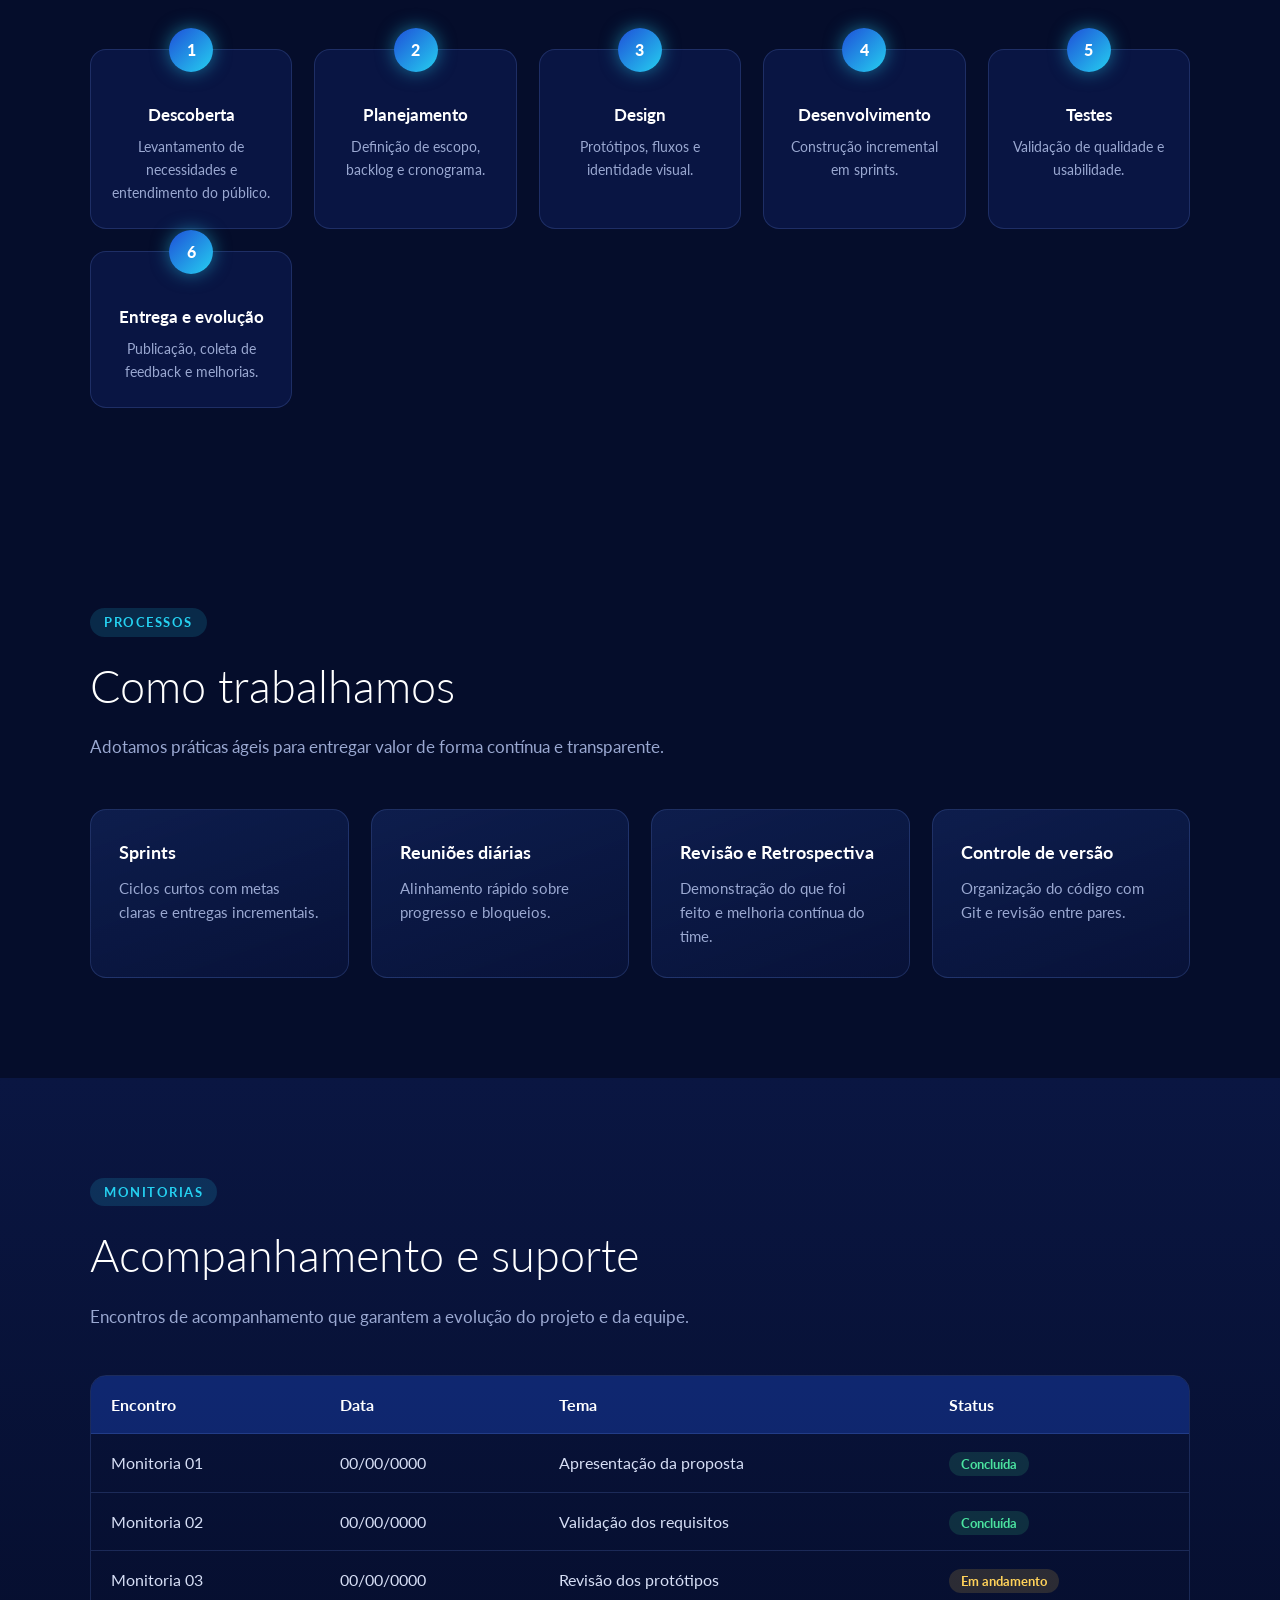
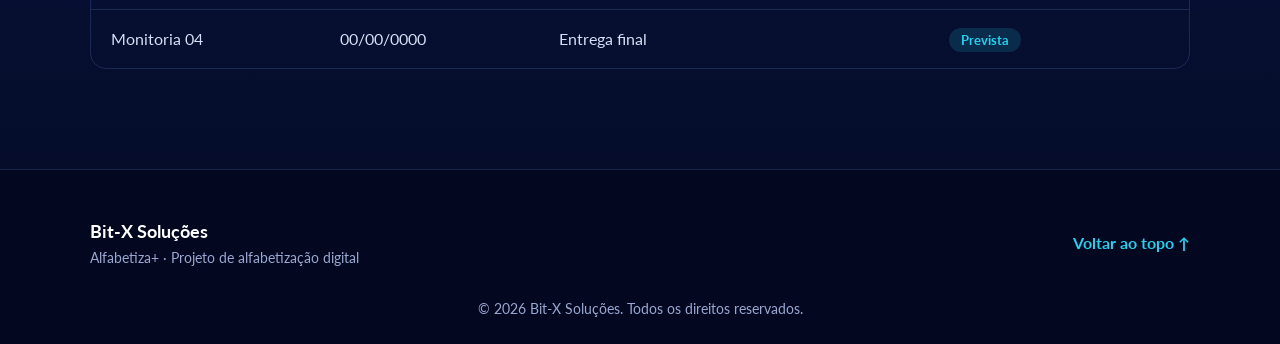
==== commit c247830e: "Update produto.html" ====
--- a/produto.html
+++ b/produto.html
@@ -90,7 +90,7 @@
 
           O projeto busca promover inclusão e autonomia digital, ajudando pessoas a utilizar a tecnologia com mais
           segurança e confiança no dia a dia.
-           <article class="cartao"> <a href="https://alfabetiza-six.vercel.app/"><button class="projeto">Projetos</button></a>  </article>
+           <a href="https://alfabetiza-six.vercel.app/"><button class="projeto">Projetos</button></a>
         </p>
 
         <div class="grade grade-4">
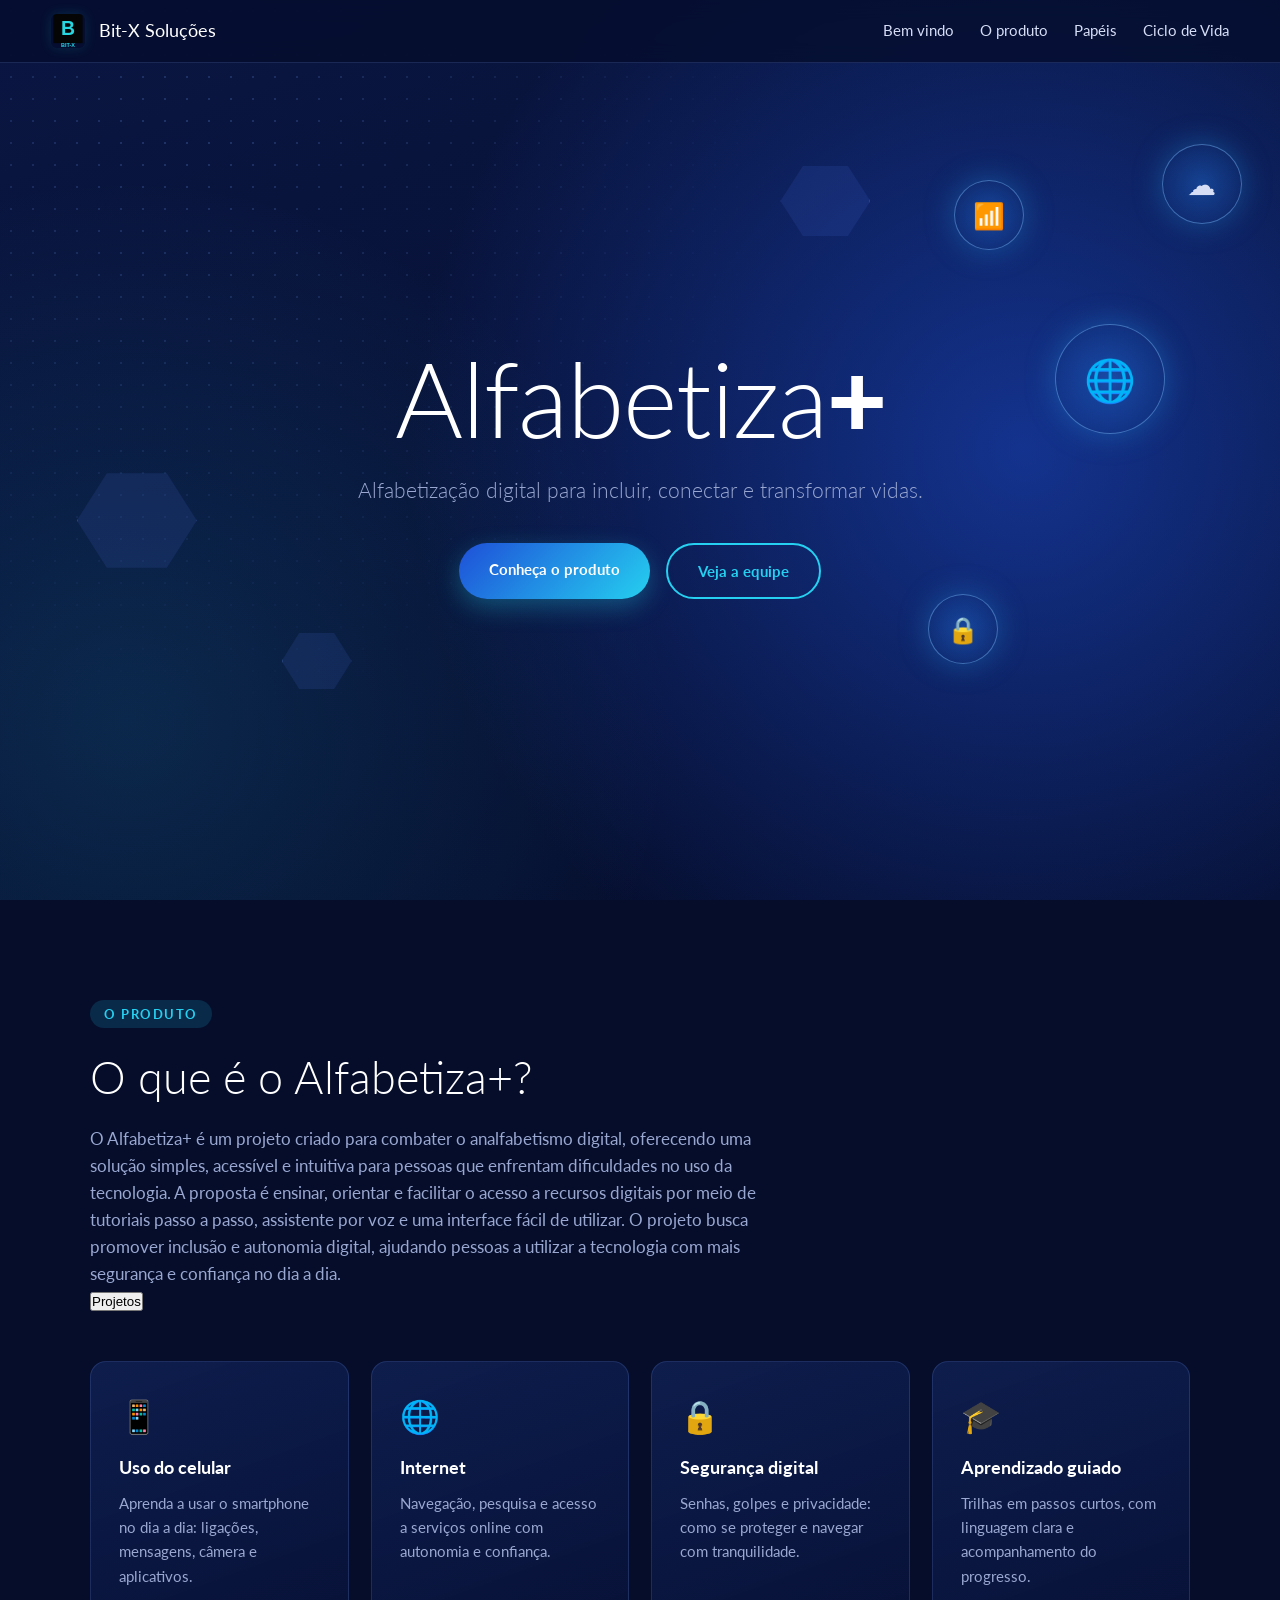
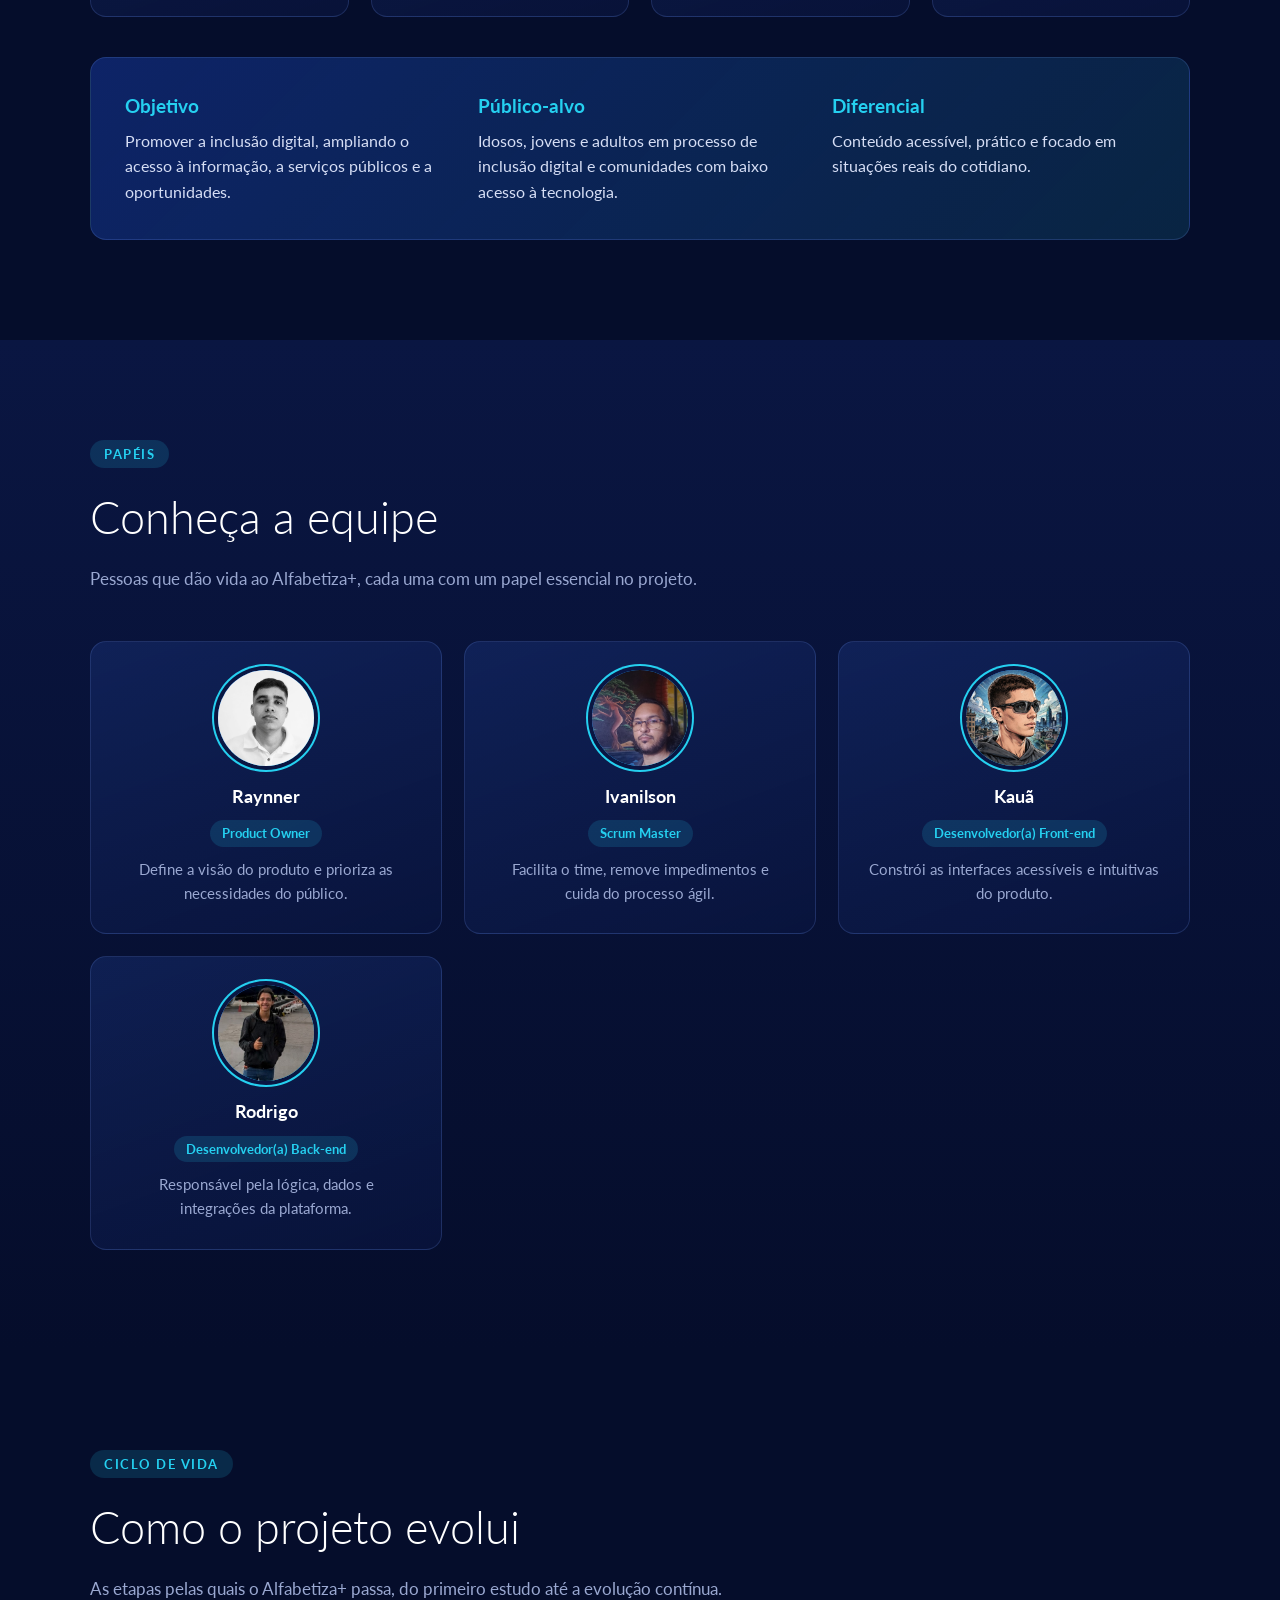
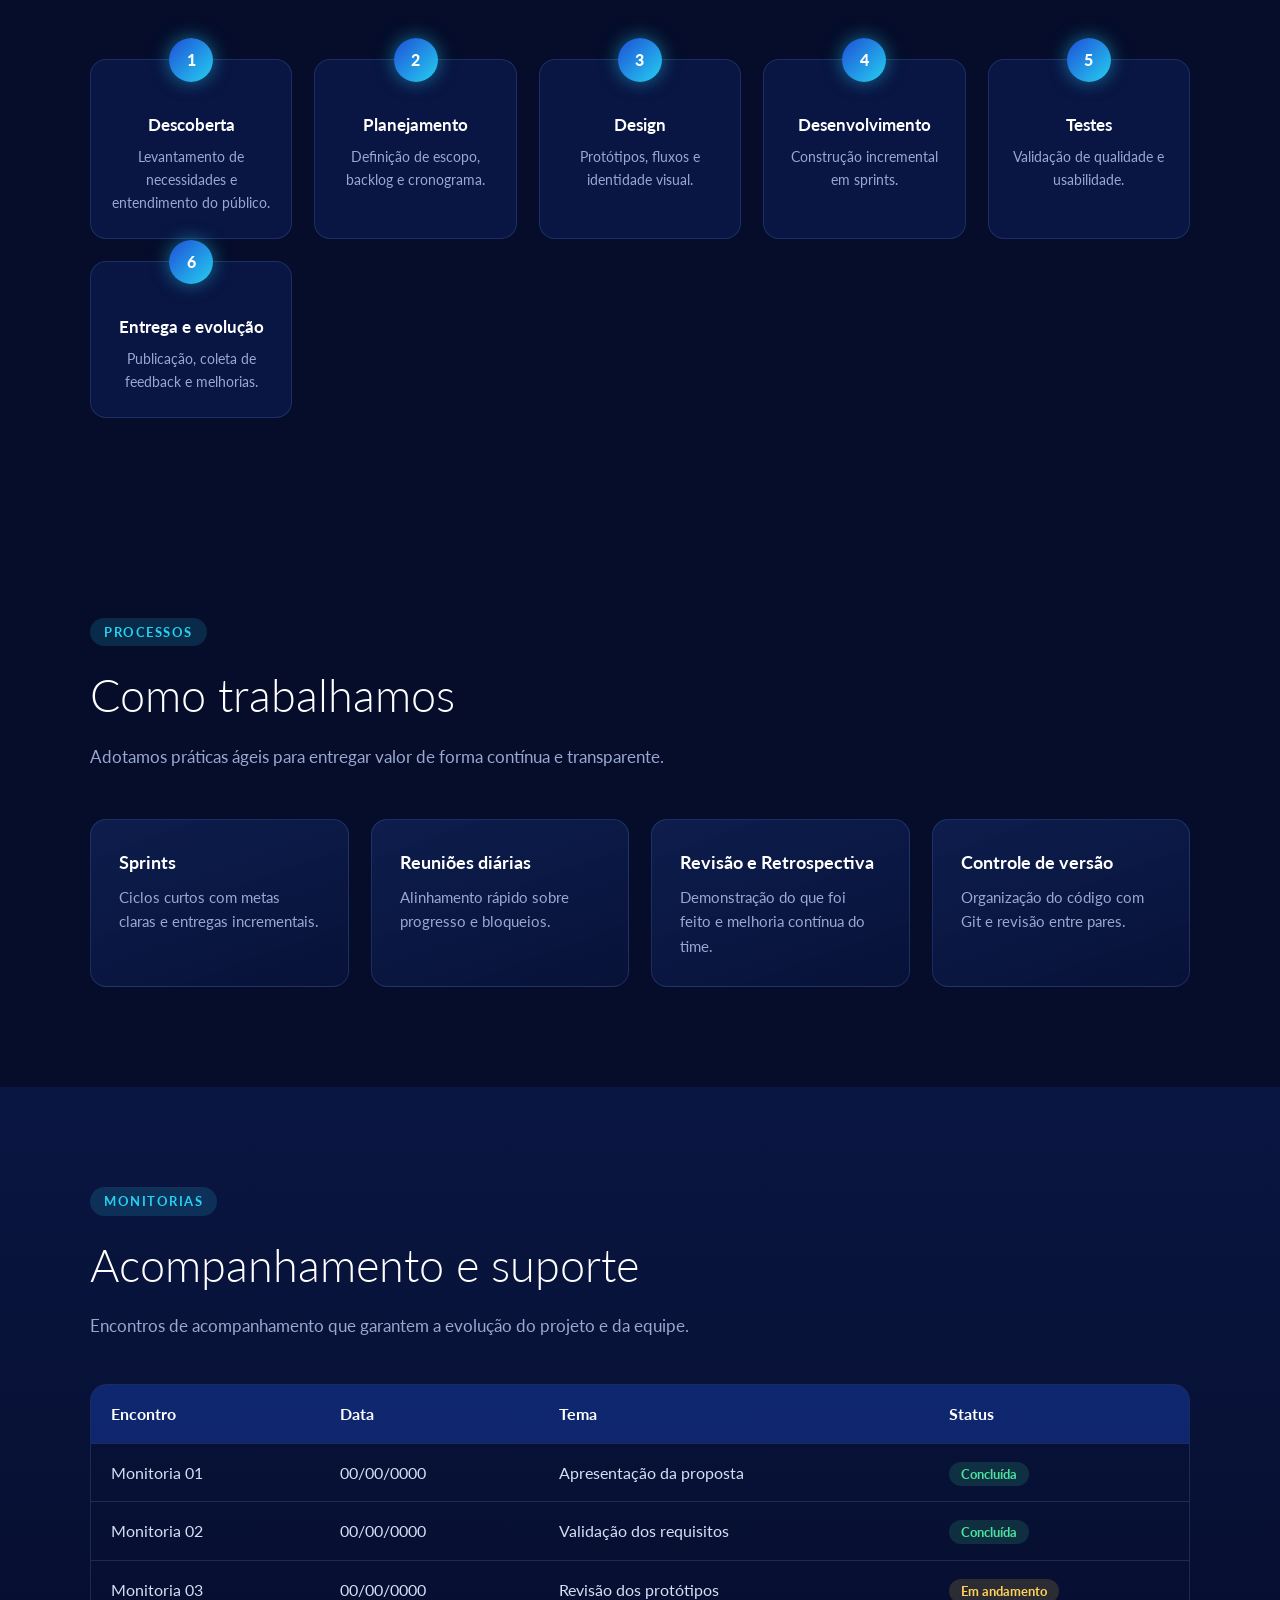
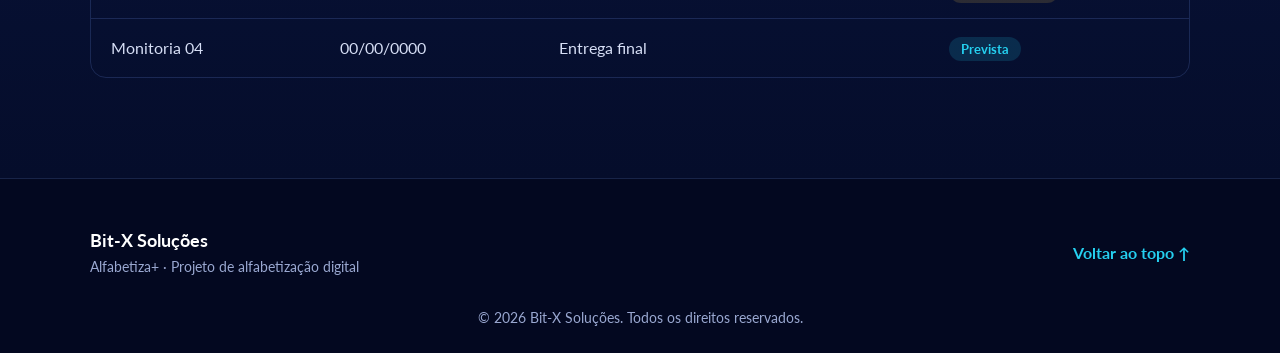
==== commit 3443856b: "Remove duplicate HTML structure in produto.html The HTML structure of the produto.html file has been" ====
--- a/produto.html
+++ b/produto.html
@@ -90,7 +90,7 @@
 
           O projeto busca promover inclusão e autonomia digital, ajudando pessoas a utilizar a tecnologia com mais
           segurança e confiança no dia a dia.
-           <a href="https://alfabetiza-six.vercel.app/"><button class="projeto">Projetos</button></a>
+           <div class:projeto-btn> <a href="https://alfabetiza-six.vercel.app/"><button class="projeto">Projetos</button></a></div>
         </p>
 
         <div class="grade grade-4">
--- a/estilo.css
+++ b/estilo.css
@@ -141,7 +141,7 @@
   margin-top: 14px; font-size: clamp(1.9rem, 4vw, 2.8rem);
   font-weight: 300; color: var(--branco);
 }
-.projeto{
+.projeto-btn{
     width: 220px;
     background-color: transparent;
     border: solid 1px var(--corPrincipal);
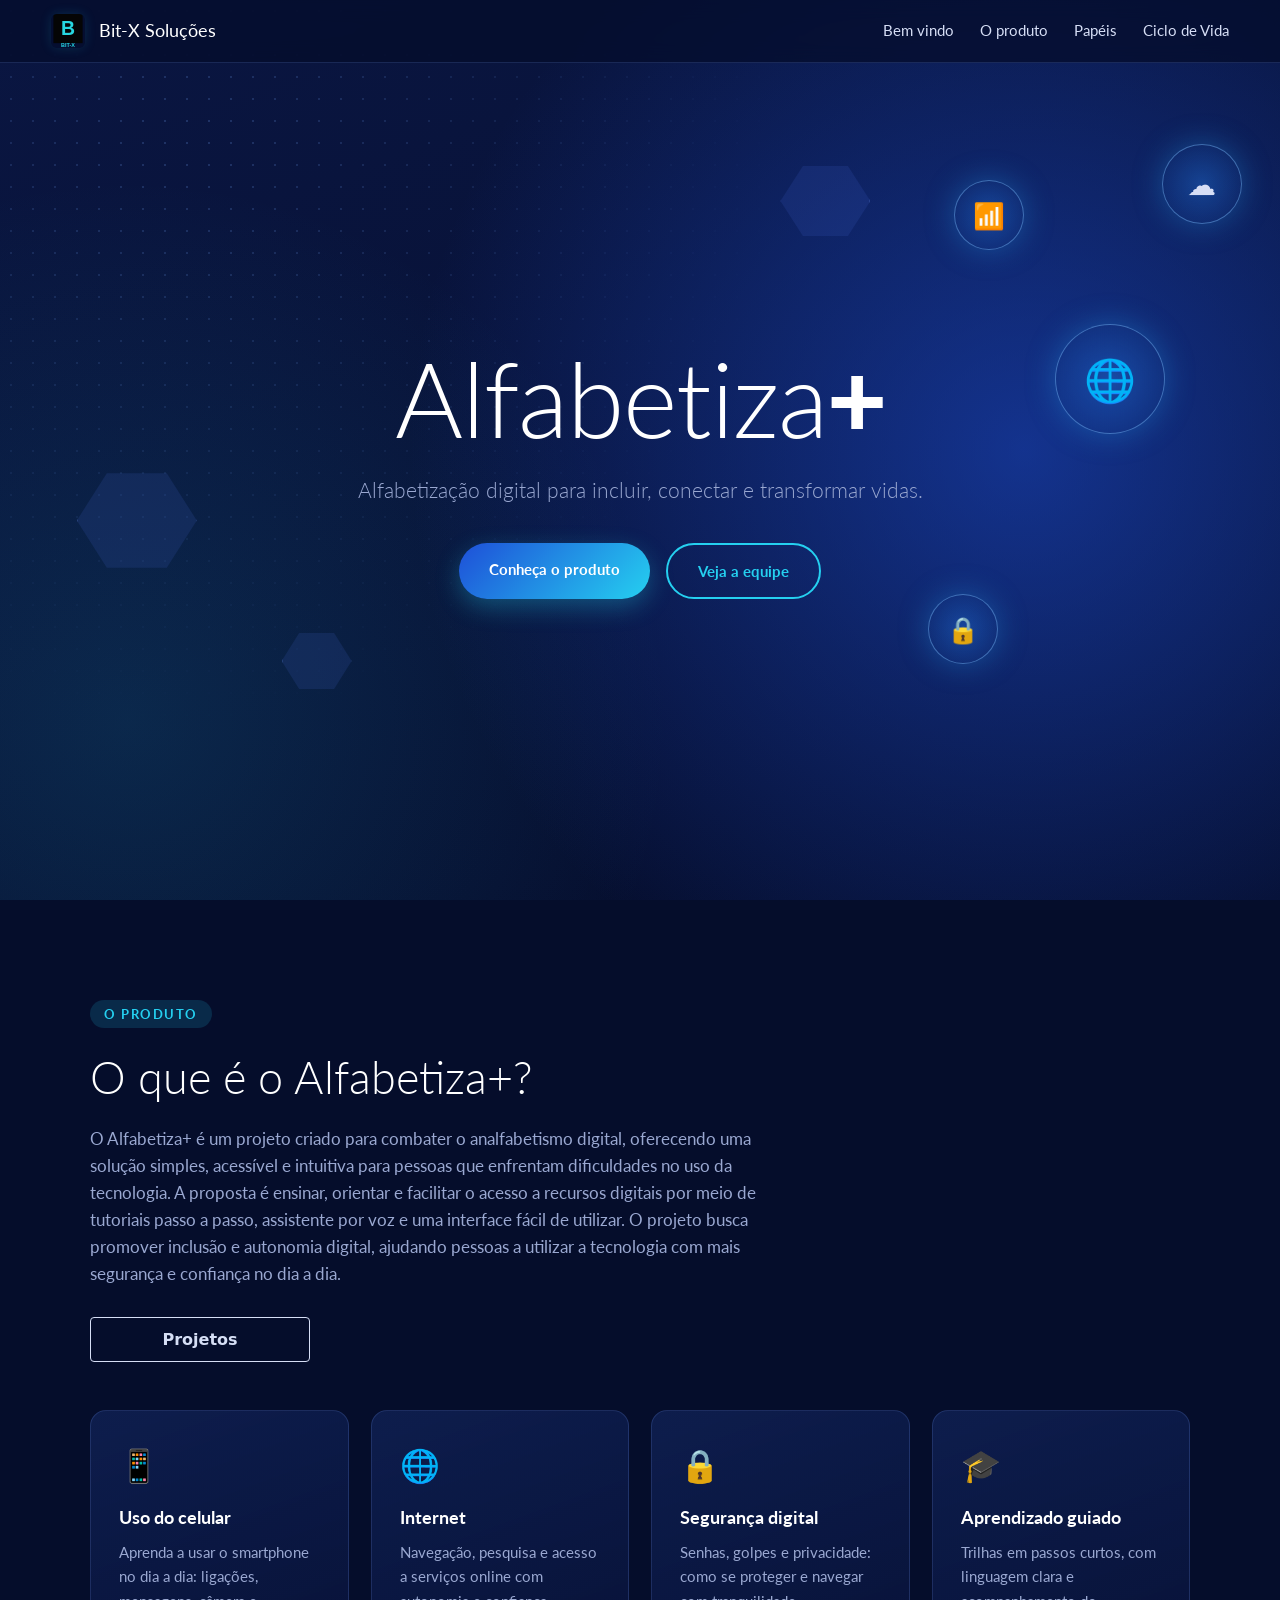
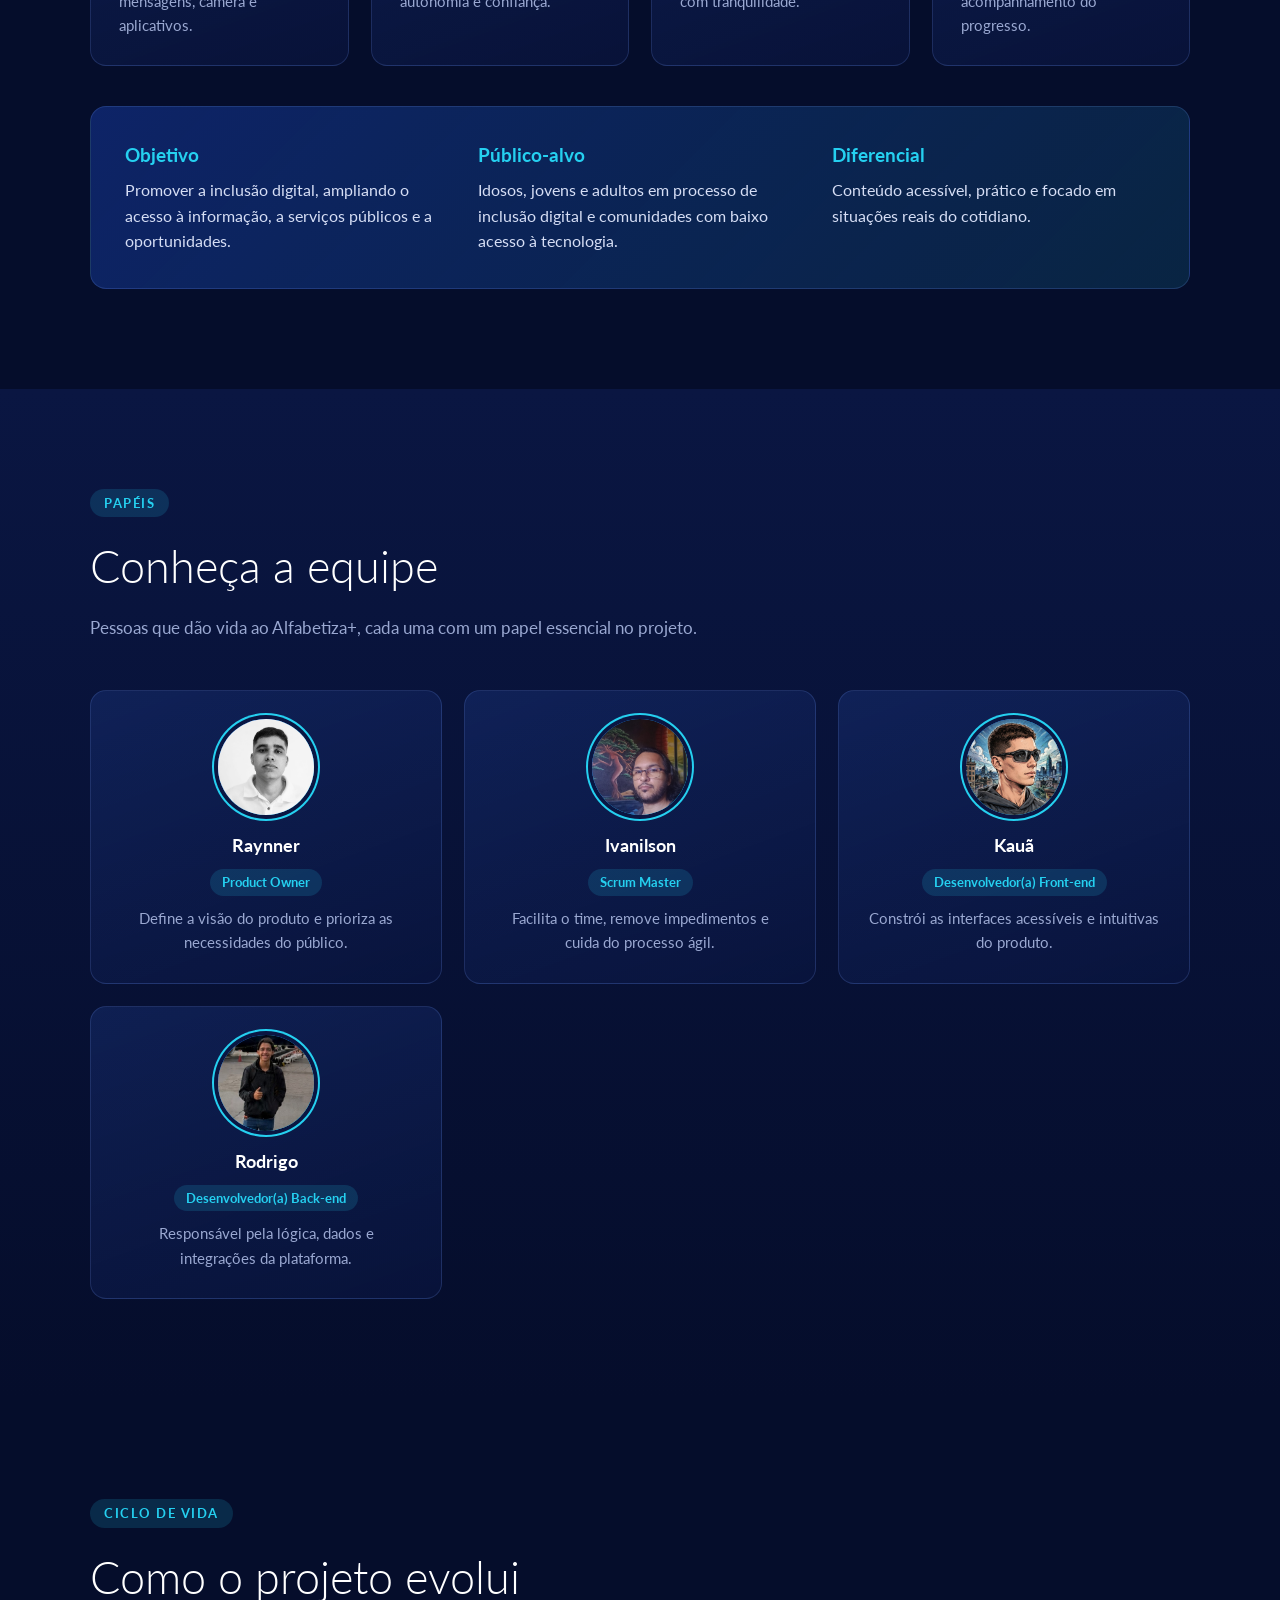
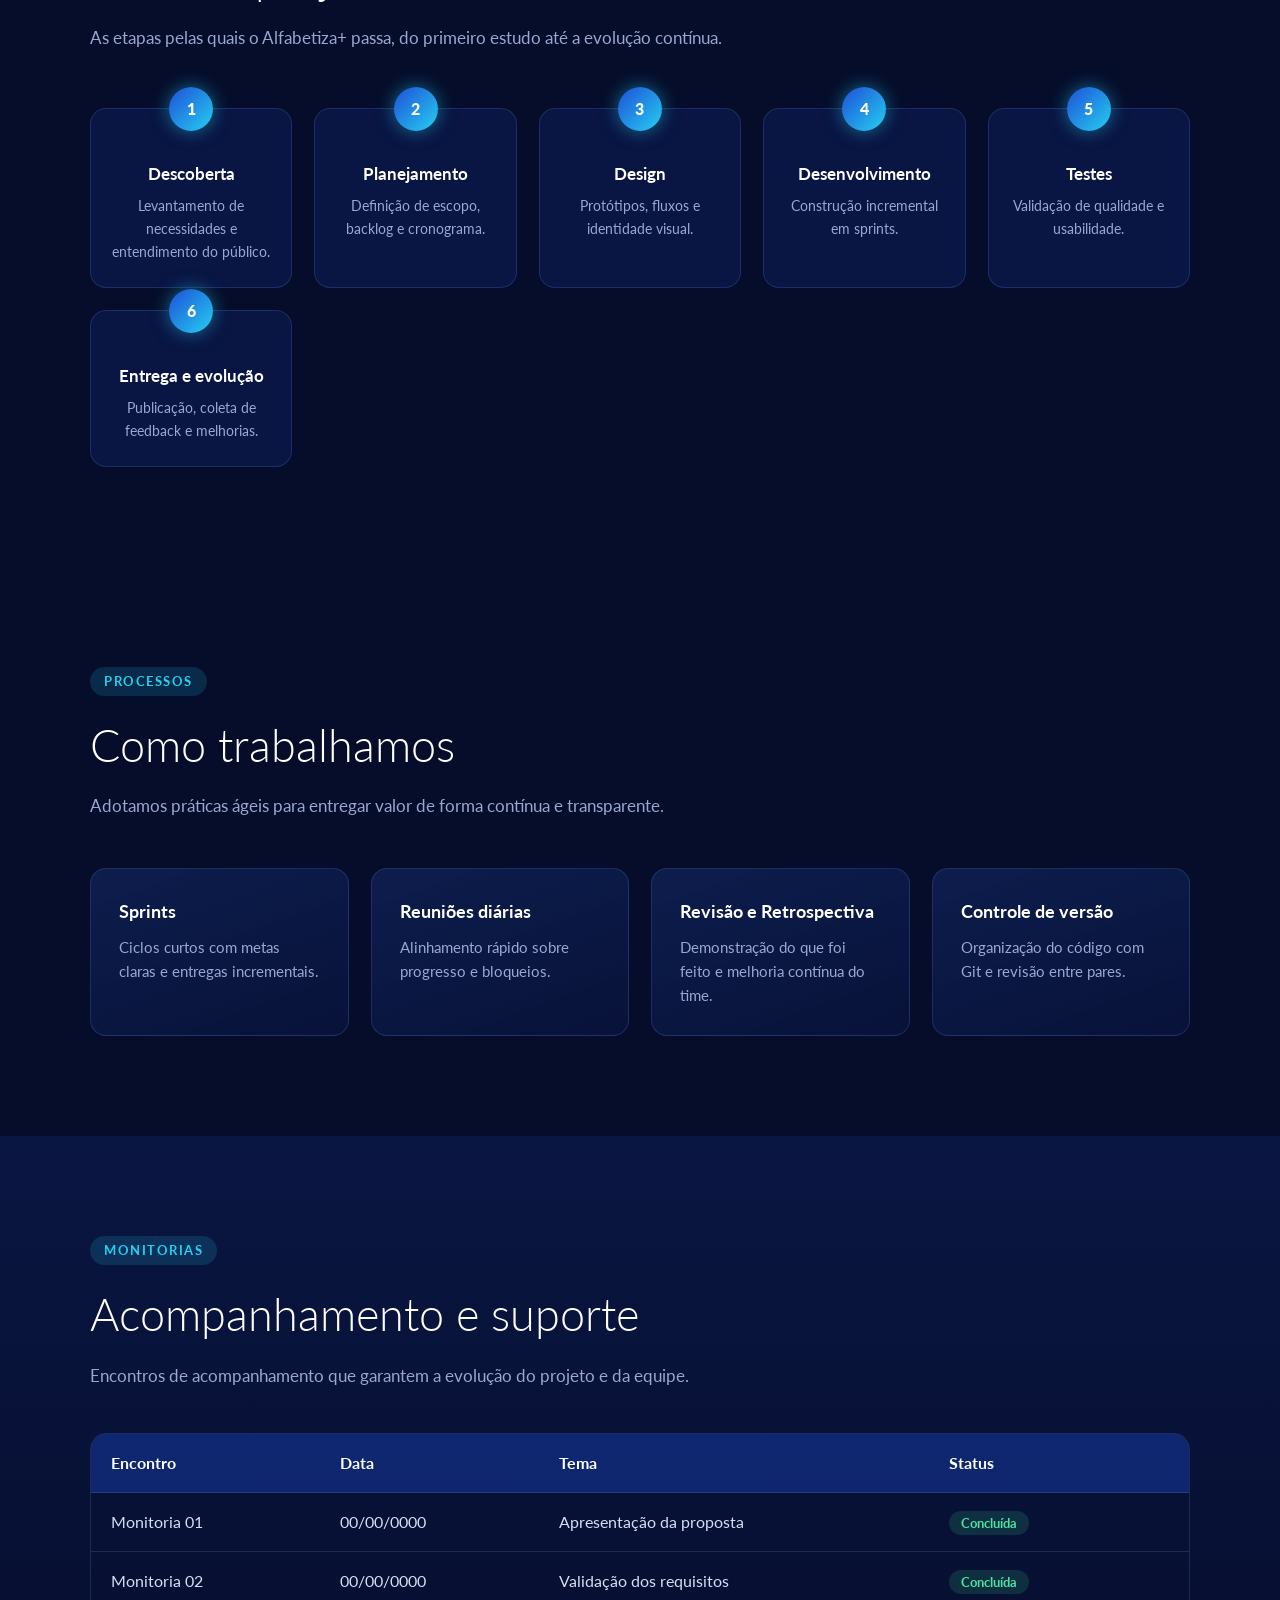
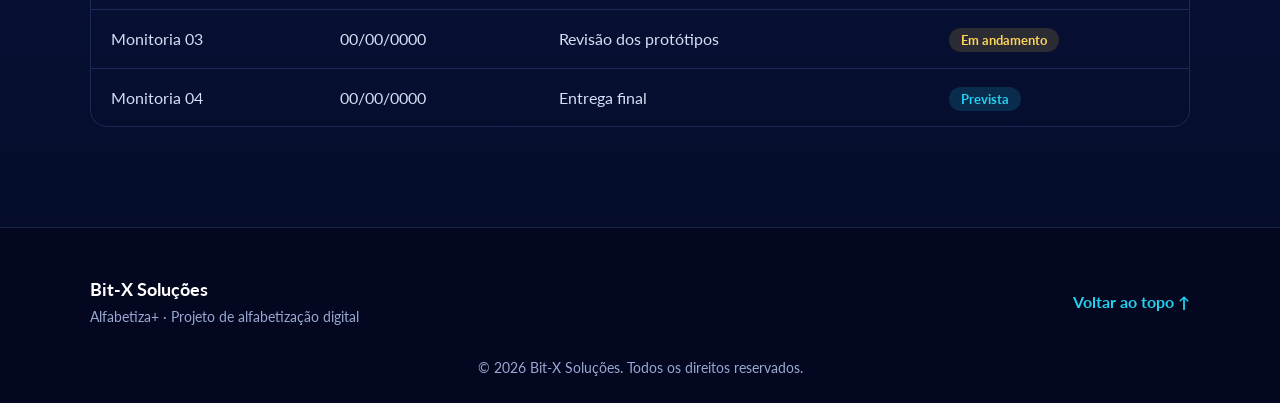
==== commit 2d540b6e: "Add files via upload" ====
--- a/produto.html
+++ b/produto.html
@@ -90,9 +90,11 @@
 
           O projeto busca promover inclusão e autonomia digital, ajudando pessoas a utilizar a tecnologia com mais
           segurança e confiança no dia a dia.
-           <div class:projeto-btn> <a href="https://alfabetiza-six.vercel.app/"><button class="projeto">Projetos</button></a></div>
+            
         </p>
 
+        <a href="https://alfabetiza-six.vercel.app/"><button class="projeto-btn">Projetos</button></a>
+        
         <div class="grade grade-4">
           <article class="cartao">
             <div class="cartao-icone">📱</div>
--- a/estilo.css
+++ b/estilo.css
@@ -144,7 +144,7 @@
 .projeto-btn{
     width: 220px;
     background-color: transparent;
-    border: solid 1px var(--corPrincipal);
+    border: solid 1px #d6def5;
     border-radius: 4px;
     padding: 12px 20px;
     color: var(--corTerciaria);
@@ -152,6 +152,7 @@
     font-family: var(--fontePrincipal);
     font-weight: 600;
     text-align: center;
+    margin-top: 30px;
 }
 .intro { margin-top: 12px; max-width: 700px; color: var(--texto-suave); font-size: 1.05rem; }
 
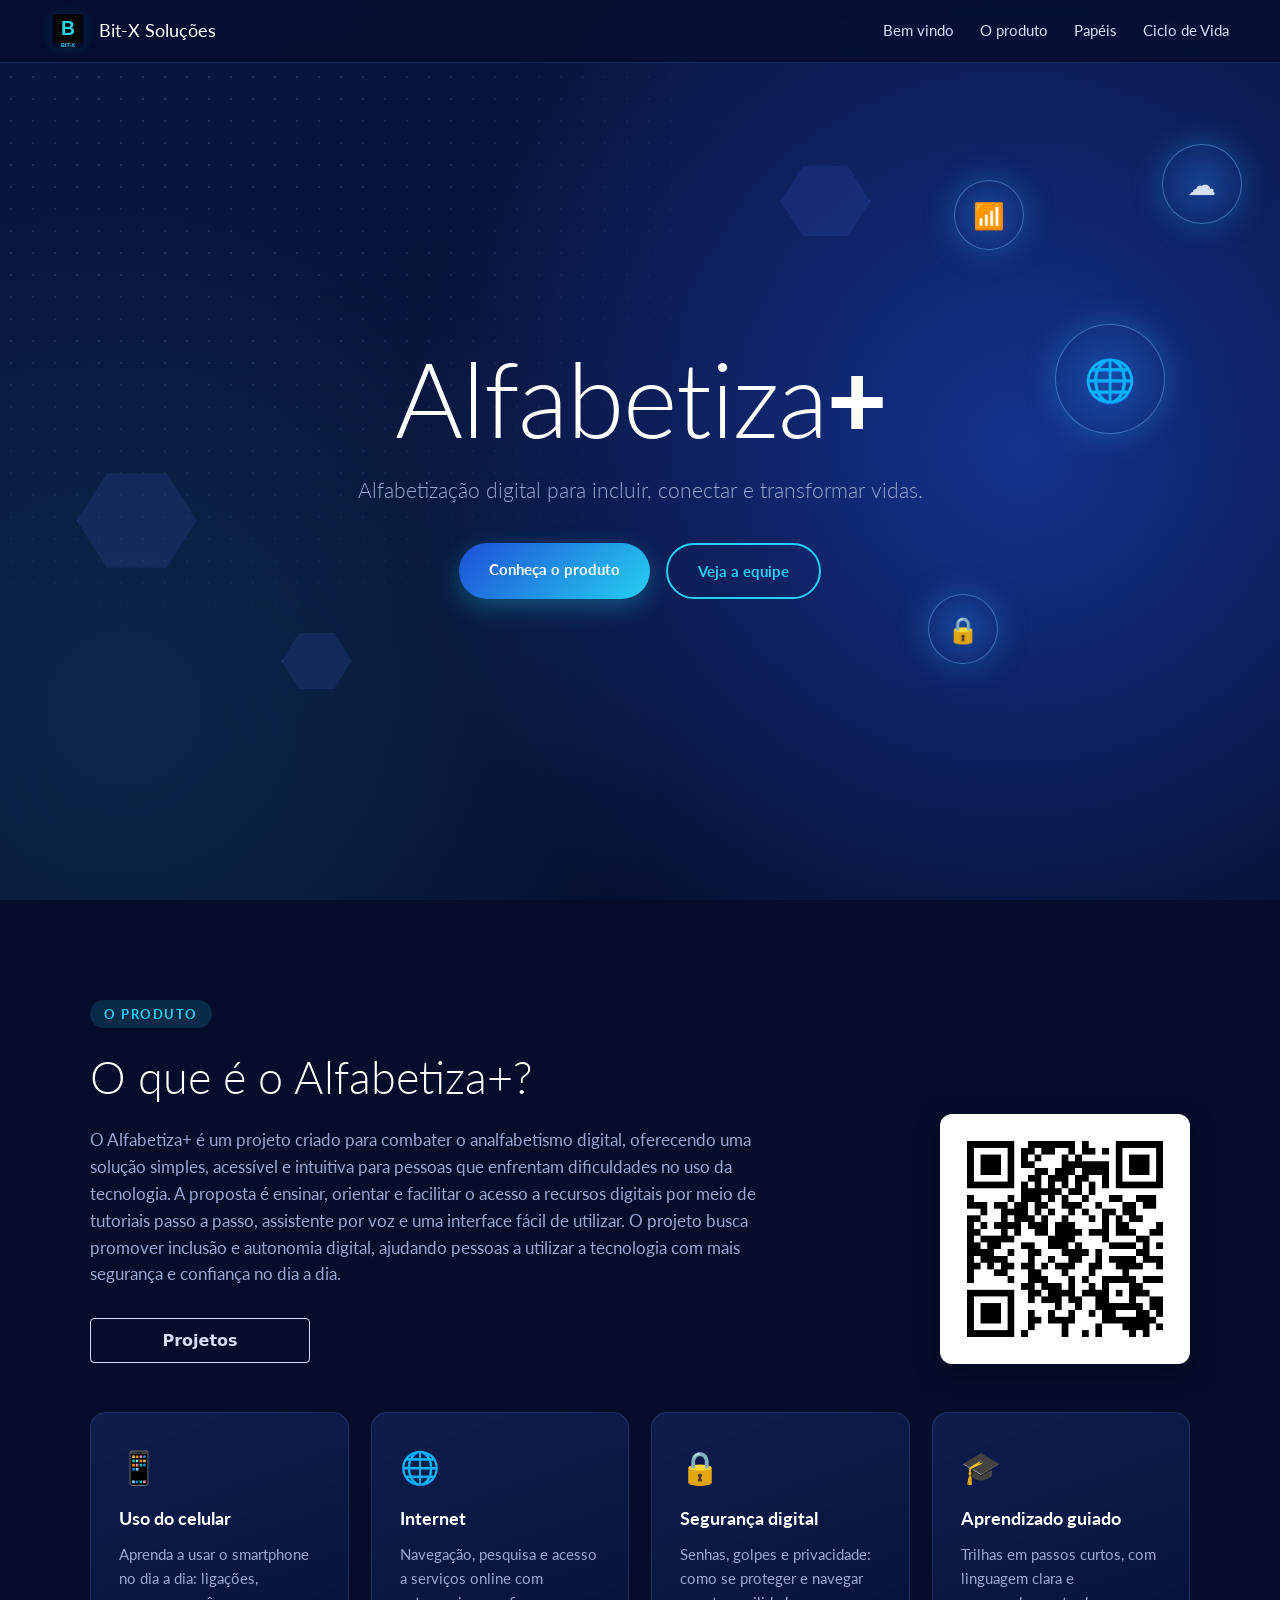
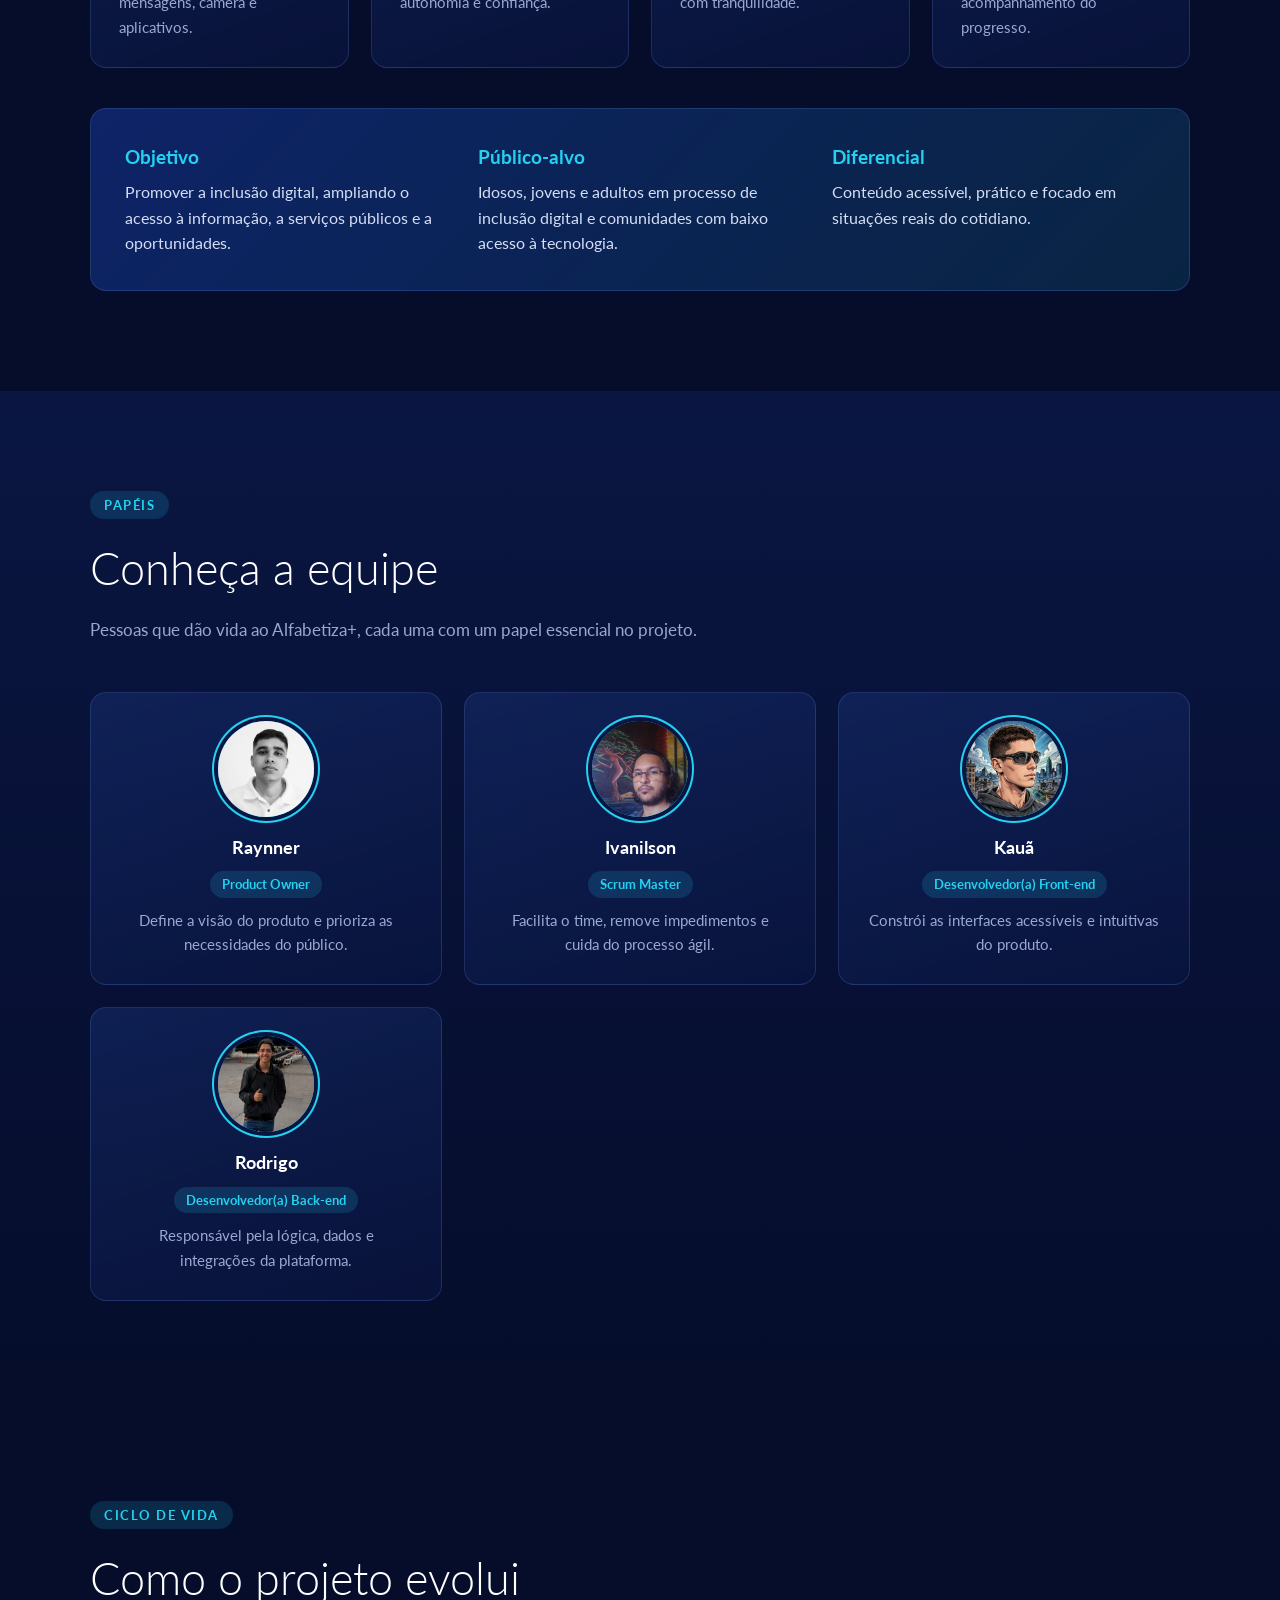
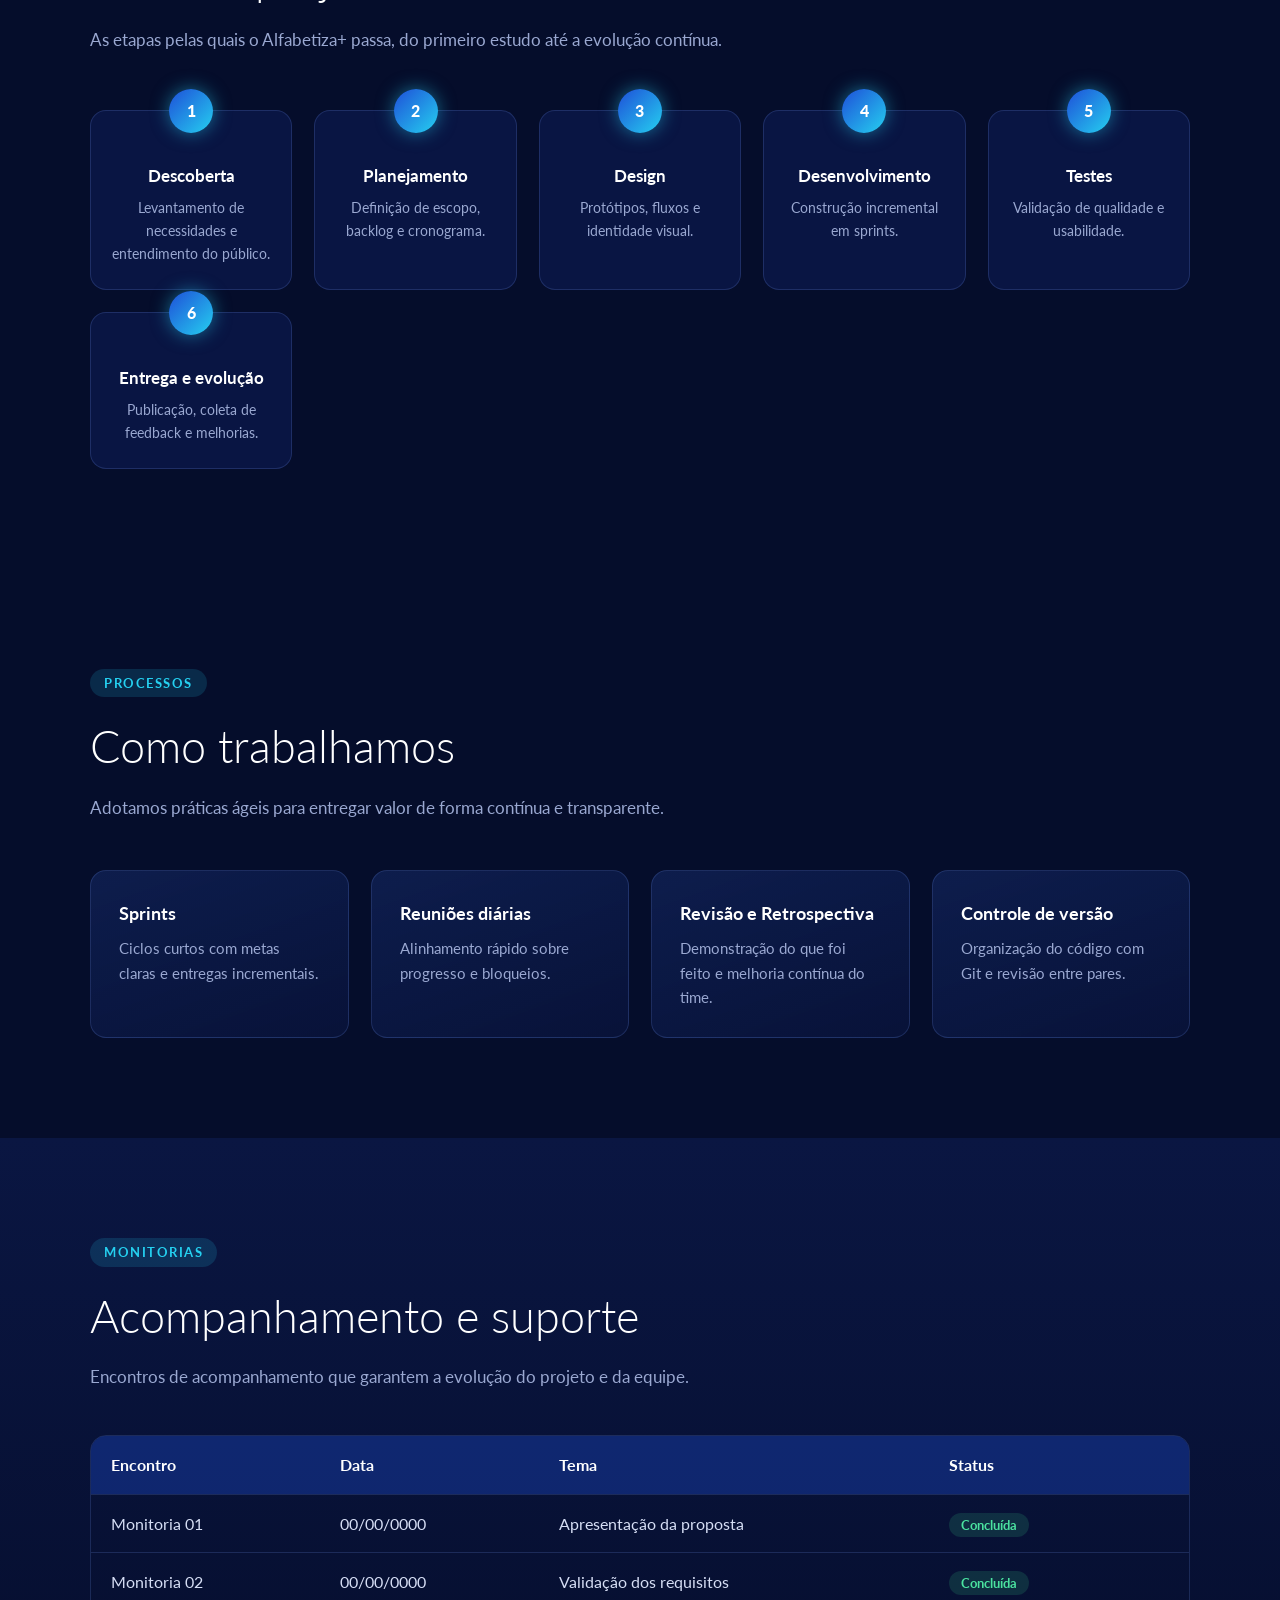
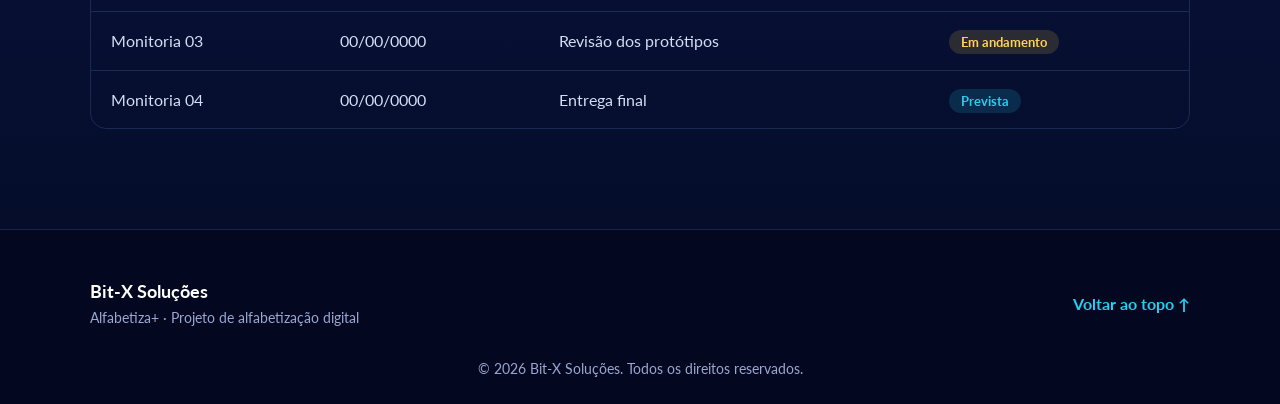
==== commit cce5583f: "Add files via upload" ====
--- a/produto.html
+++ b/produto.html
@@ -82,19 +82,26 @@
       <div class="container">
         <span class="etiqueta">O produto</span>
         <h2>O que é o Alfabetiza+?</h2>
-        <p class="intro">
-          O Alfabetiza+ é um projeto criado para combater o analfabetismo digital, oferecendo uma solução simples,
-          acessível e intuitiva para pessoas que enfrentam dificuldades no uso da tecnologia. A proposta é ensinar,
-          orientar e facilitar o acesso a recursos digitais por meio de tutoriais passo a passo, assistente por voz e
-          uma interface fácil de utilizar.
-
-          O projeto busca promover inclusão e autonomia digital, ajudando pessoas a utilizar a tecnologia com mais
-          segurança e confiança no dia a dia.
-            
-        </p>
-
-        <a href="https://alfabetiza-six.vercel.app/"><button class="projeto-btn">Projetos</button></a>
-        
+        <div class="produto-topo">
+          <div class="produto-texto">
+            <p class="intro">
+              O Alfabetiza+ é um projeto criado para combater o analfabetismo digital, oferecendo uma solução simples,
+              acessível e intuitiva para pessoas que enfrentam dificuldades no uso da tecnologia. A proposta é ensinar,
+              orientar e facilitar o acesso a recursos digitais por meio de tutoriais passo a passo, assistente por voz e
+              uma interface fácil de utilizar.
+
+              O projeto busca promover inclusão e autonomia digital, ajudando pessoas a utilizar a tecnologia com mais
+              segurança e confiança no dia a dia.
+            </p>
+
+            <a href="https://alfabetiza-six.vercel.app/"><button class="projeto-btn">Projetos</button></a>
+          </div>
+
+          <div class="produto-qr">
+            <img class="QRCODE" src="qrcode.png" alt="QR code para acessar o site do Alfabetiza+">
+          </div>
+        </div>
+
         <div class="grade grade-4">
           <article class="cartao">
             <div class="cartao-icone">📱</div>
--- a/estilo.css
+++ b/estilo.css
@@ -26,7 +26,7 @@
 a { color: inherit; text-decoration: none; }
 ol { list-style: none; }
 
-.container { width: min(1100px, 92%); margin-inline: auto; }
+.container { width: min(1100px, 92%); margin-inline: auto;}
 
 /* ============ CABEÇALHO ============ */
 .topo {
@@ -154,6 +154,24 @@
     text-align: center;
     margin-top: 30px;
 }
+
+/* texto à esquerda, QR code à direita */
+.produto-topo {
+  display: flex; align-items: center; justify-content: space-between;
+  gap: 40px; flex-wrap: wrap;
+}
+.produto-texto { flex: 1 1 420px; }
+.produto-qr { flex: 0 0 auto; margin-inline: auto; }
+
+.QRCODE{
+  display: block;
+  height: 250px;
+  width: 250px;
+  border-radius: 12px;
+  box-shadow: 0 8px 24px rgba(0, 0, 0, .35);
+}
+
+
 .intro { margin-top: 12px; max-width: 700px; color: var(--texto-suave); font-size: 1.05rem; }
 
 .grade { margin-top: 48px; display: grid; gap: 22px; }
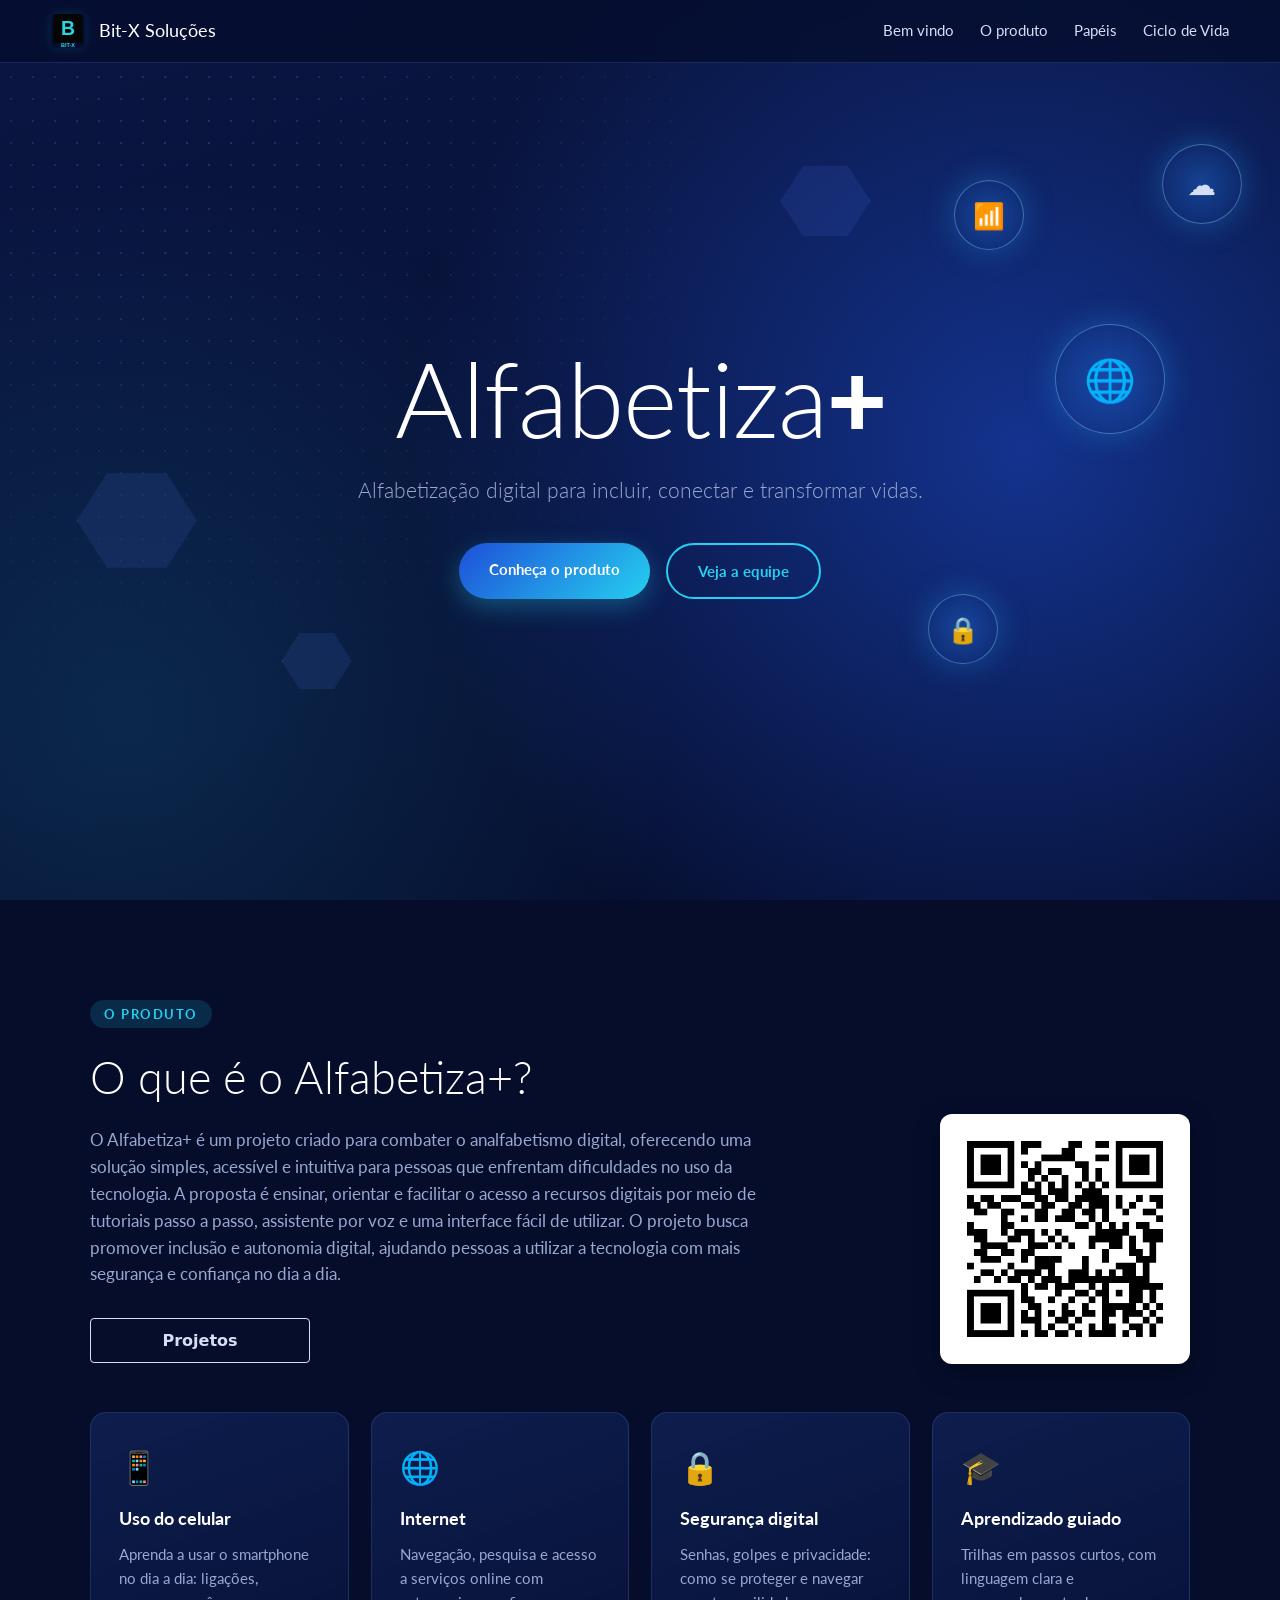
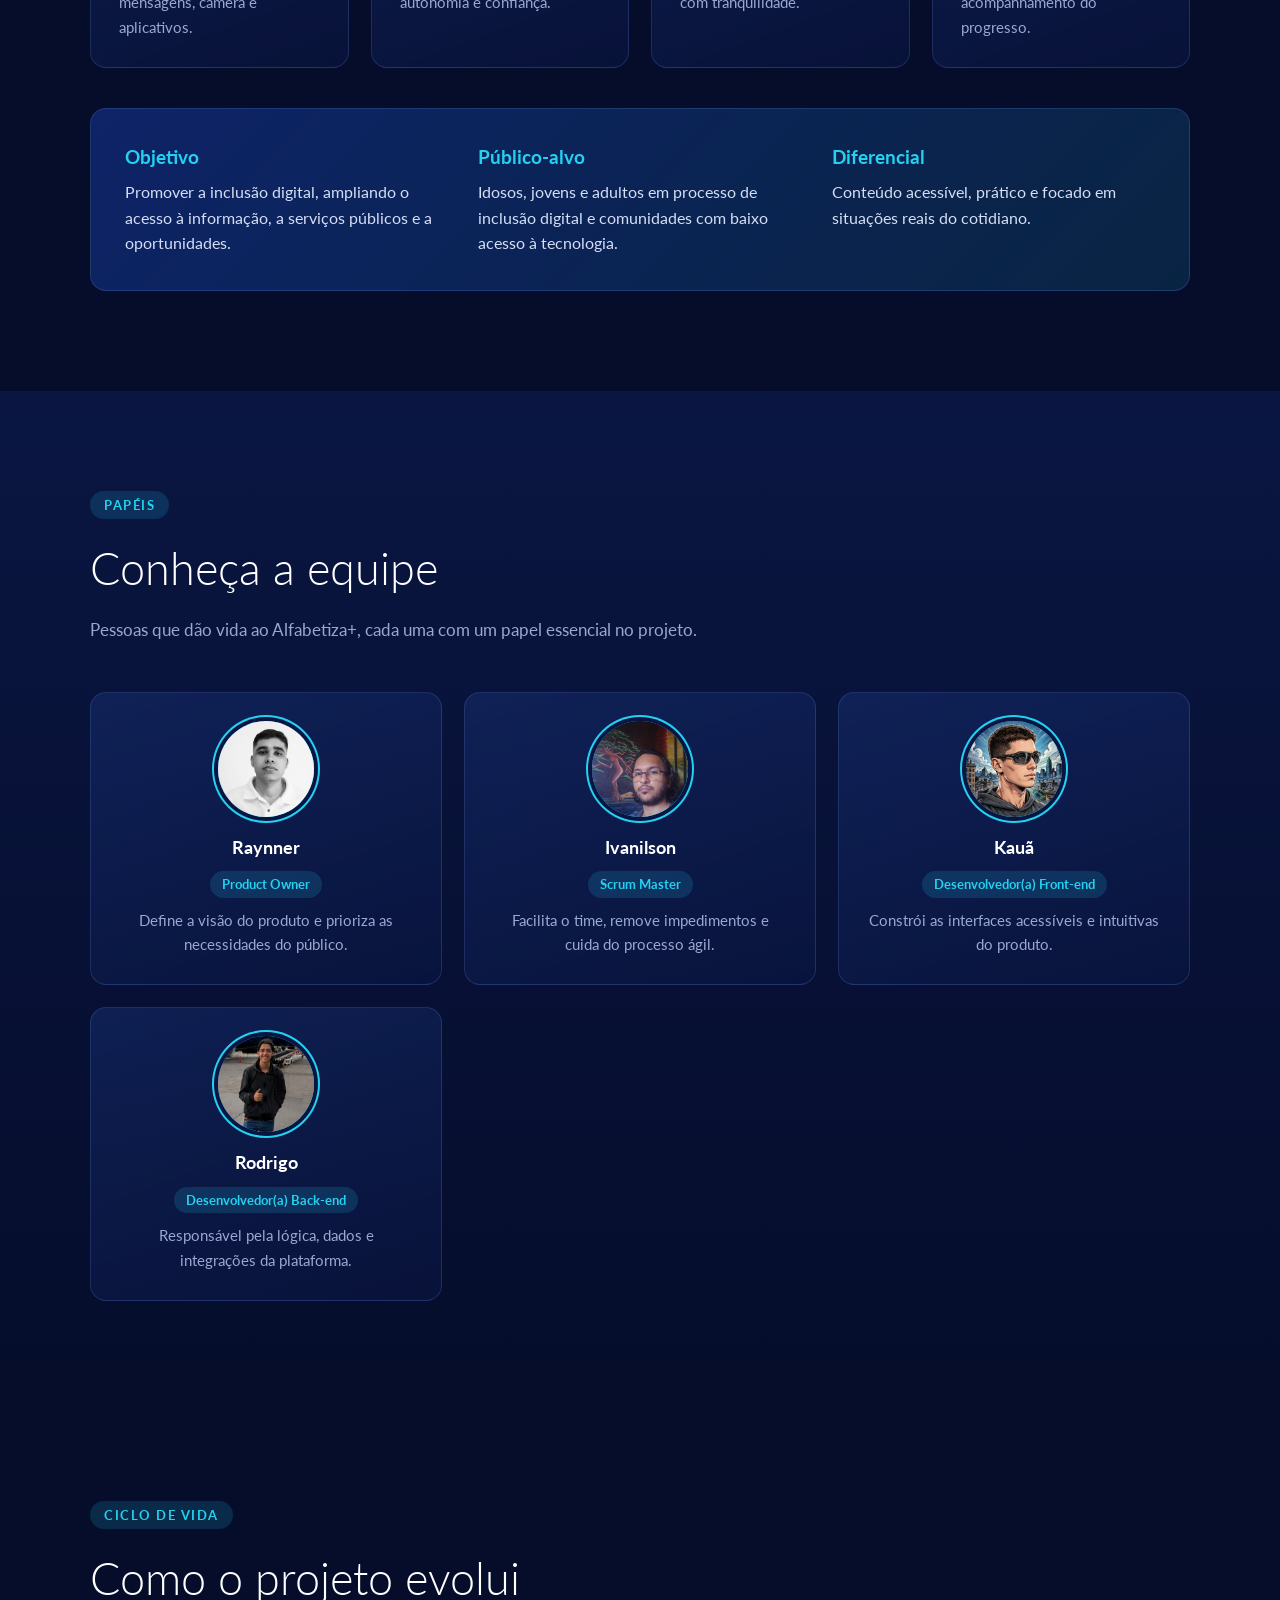
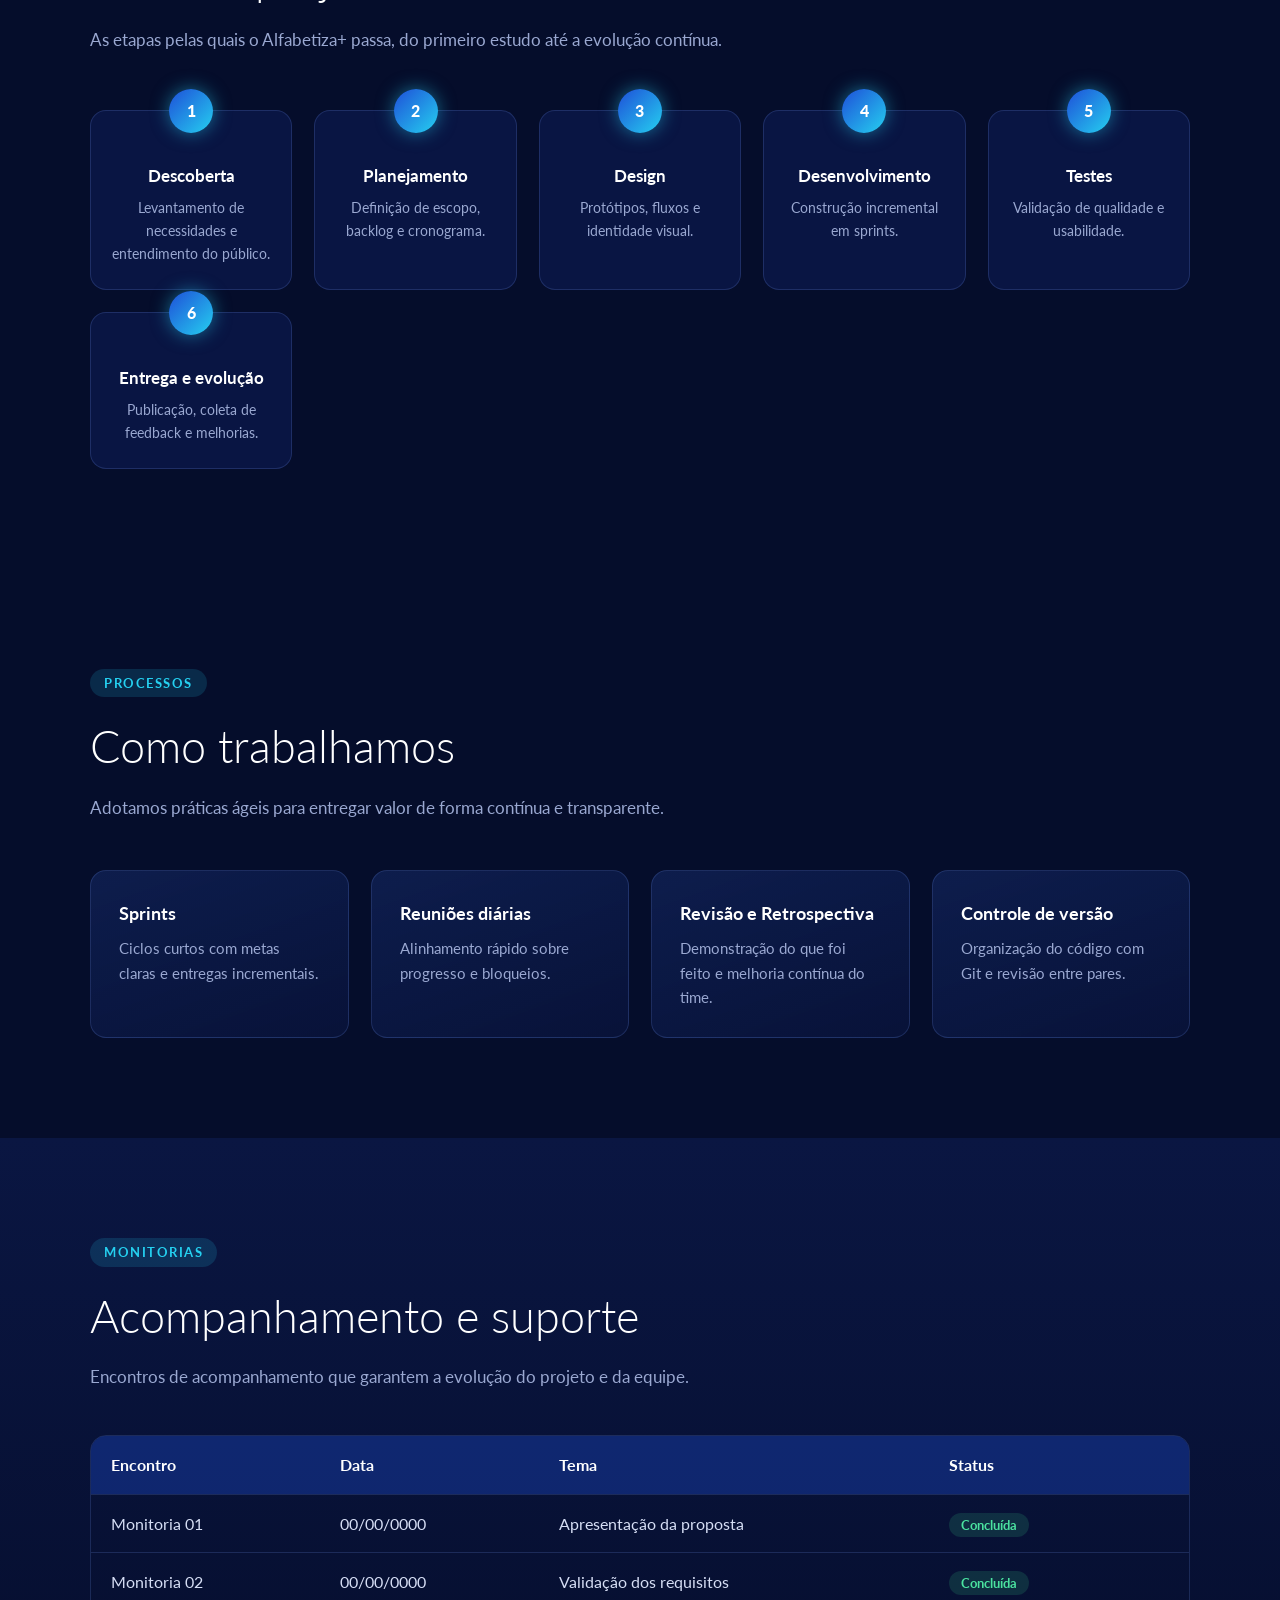
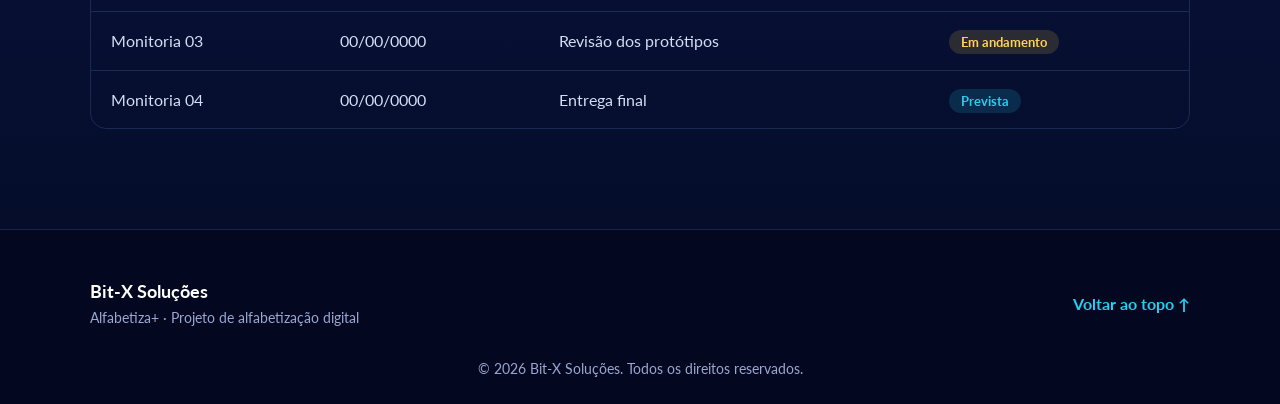
==== commit 03f628ed: "Add files via upload" ====
--- a/produto.html
+++ b/produto.html
@@ -94,11 +94,11 @@
               segurança e confiança no dia a dia.
             </p>
 
-            <a href="https://alfabetiza-six.vercel.app/"><button class="projeto-btn">Projetos</button></a>
+            <a href="https://pi2026-alfa.vercel.app/"><button class="projeto-btn">Projetos</button></a>
           </div>
 
           <div class="produto-qr">
-            <img class="QRCODE" src="qrcode.png" alt="QR code para acessar o site do Alfabetiza+">
+            <img class="QRCODE" src="qrcode-pi2026-alfa.png" alt="QR code para acessar o site do Alfabetiza+">
           </div>
         </div>
 
